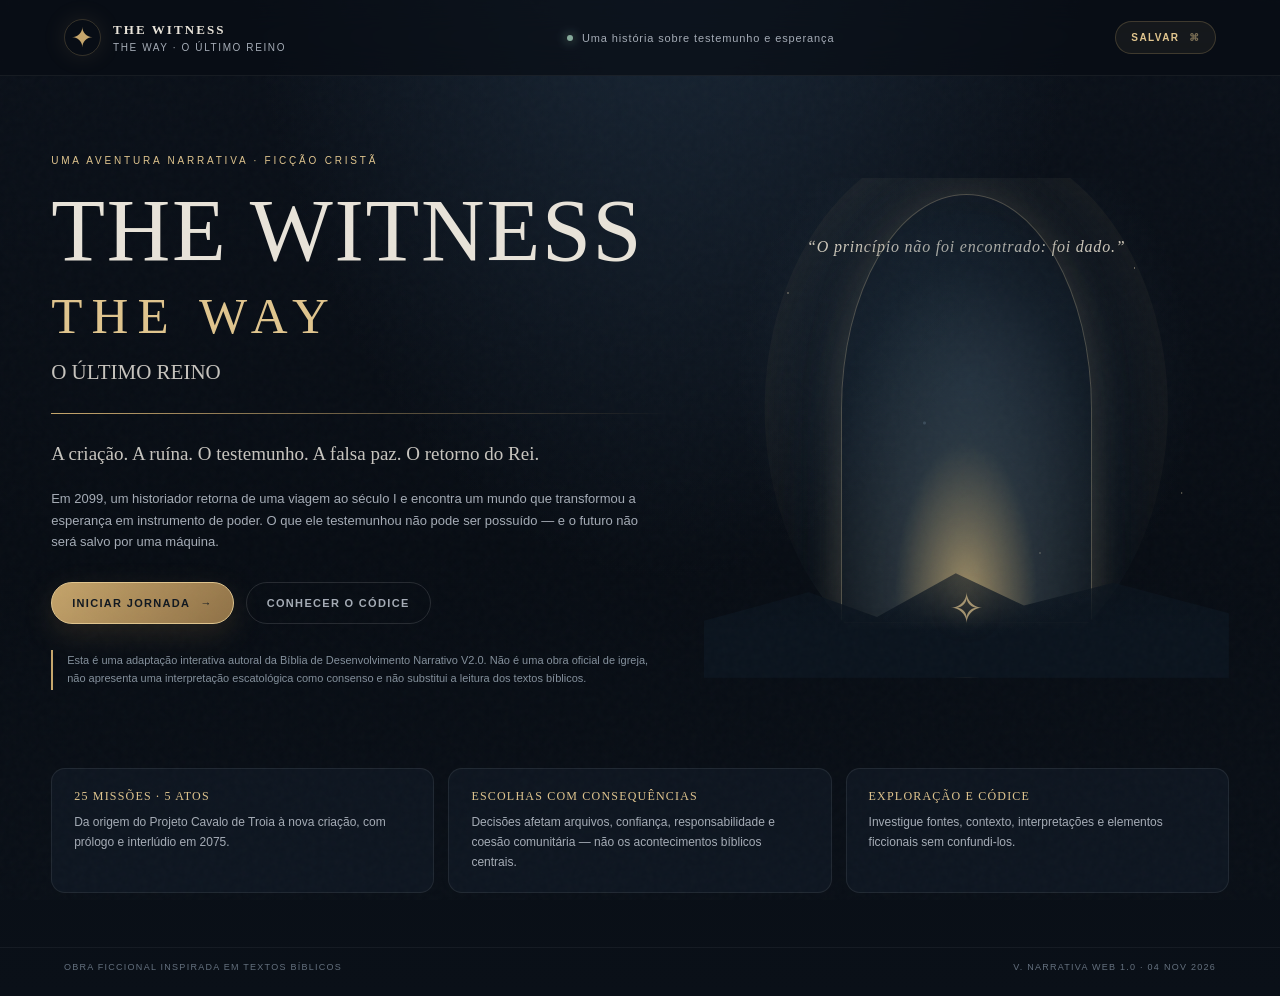
==== index.html @ 5a758380 "Add files via upload" ====
<!doctype html>
<html lang="pt-BR">
<head>
  <meta charset="utf-8">
  <meta name="viewport" content="width=device-width, initial-scale=1">
  <meta name="theme-color" content="#0b1018">
  <meta name="description" content="THE WITNESS: THE WAY — O ÚLTIMO REINO. Aventura narrativa interativa baseada na Bíblia de Desenvolvimento Narrativo 2.0.">
  <title>THE WITNESS: THE WAY — O ÚLTIMO REINO</title>
  <link rel="stylesheet" href="styles.css">
</head>
<body>
  <div class="grain" aria-hidden="true"></div>
  <header class="topbar">
    <button class="brand" id="brandHome" aria-label="Ir ao início">
      <span class="brand-mark">✦</span>
      <span><strong>THE WITNESS</strong><small>THE WAY · O ÚLTIMO REINO</small></span>
    </button>
    <div class="top-status" id="topStatus"><span class="status-dot"></span><span>Uma história sobre testemunho e esperança</span></div>
    <button class="quiet-button" id="saveButton" title="Salvar progresso">SALVAR <span>⌘</span></button>
  </header>

  <main id="app" class="app-shell" aria-live="polite"></main>

  <footer class="footer">
    <span>OBRA FICCIONAL INSPIRADA EM TEXTOS BÍBLICOS</span>
    <span>V. NARRATIVA WEB 1.0 · 04 NOV 2026</span>
  </footer>
  <script src="campaign-data.js"></script>
  <script src="app.js"></script>
</body>
</html>
---- styles.css ----
:root{--bg:#080d14;--panel:#101925;--panel2:#151f2c;--panel3:#1b2938;--ink:#e8e3d9;--muted:#a5acb6;--faint:#6c7783;--gold:#c6a66c;--gold2:#e0c58e;--line:rgba(198,166,108,.24);--blue:#8fa9c0;--green:#86aa9b;--red:#c88d83;--shadow:0 24px 70px rgba(0,0,0,.36);--radius:18px;--serif:'Source Serif 4',Georgia,serif;--sans:'DM Sans',Arial,sans-serif;--display:'Cinzel',Georgia,serif}
*{box-sizing:border-box}html{scroll-behavior:smooth}body{margin:0;background:radial-gradient(ellipse at 52% -20%,#1c2b3b 0,transparent 46%),linear-gradient(180deg,#0b111a 0,#080d14 55%,#0a1018 100%);color:var(--ink);font-family:var(--sans);min-height:100vh}body.reduce-motion *,body.reduce-motion *:before,body.reduce-motion *:after{animation:none!important;transition:none!important;scroll-behavior:auto!important}.grain{position:fixed;inset:0;pointer-events:none;opacity:.05;z-index:5;background-image:url("data:image/svg+xml,%3Csvg viewBox='0 0 180 180' xmlns='http://www.w3.org/2000/svg'%3E%3Cfilter id='n'%3E%3CfeTurbulence type='fractalNoise' baseFrequency='.8' numOctaves='3' stitchTiles='stitch'/%3E%3C/filter%3E%3Crect width='100%25' height='100%25' filter='url(%23n)' opacity='.45'/%3E%3C/svg%3E")}.topbar{height:76px;padding:0 clamp(18px,5vw,70px);display:flex;align-items:center;justify-content:space-between;border-bottom:1px solid rgba(255,255,255,.06);background:rgba(8,13,20,.68);backdrop-filter:blur(16px);position:sticky;top:0;z-index:10}.brand{display:flex;align-items:center;gap:12px;color:var(--ink);background:none;border:0;padding:0;text-align:left;cursor:pointer}.brand-mark{font-size:27px;color:var(--gold);width:37px;height:37px;display:grid;place-items:center;border:1px solid var(--line);border-radius:50%;box-shadow:0 0 24px rgba(198,166,108,.12)}.brand strong{font:600 13px var(--display);letter-spacing:.16em;display:block}.brand small{font:10px var(--sans);letter-spacing:.16em;color:var(--muted);display:block;margin-top:4px}.top-status{font-size:11px;letter-spacing:.08em;color:var(--muted);display:flex;align-items:center;gap:9px}.status-dot{width:6px;height:6px;background:var(--green);border-radius:50%;box-shadow:0 0 12px var(--green)}.quiet-button{border:1px solid var(--line);color:var(--gold2);background:rgba(198,166,108,.07);border-radius:99px;padding:10px 15px;font-size:10px;font-weight:700;letter-spacing:.14em;cursor:pointer}.quiet-button span{opacity:.5;margin-left:5px}.app-shell{max-width:1440px;margin:0 auto;min-height:calc(100vh - 126px);padding:34px clamp(16px,4vw,58px) 54px}.footer{max-width:1440px;padding:14px clamp(18px,5vw,70px) 24px;margin:auto;display:flex;justify-content:space-between;gap:12px;color:#64707e;font-size:9px;letter-spacing:.14em;border-top:1px solid rgba(255,255,255,.05)}
/* shared */
.eyebrow{color:var(--gold);font-size:10px;letter-spacing:.22em;text-transform:uppercase;font-weight:700}.display-title{font:500 clamp(32px,5.6vw,66px)/1.07 var(--display);letter-spacing:.035em;margin:15px 0 12px}.subtitle{font:400 clamp(16px,2vw,21px)/1.5 var(--serif);color:#c7c4be;margin:0}.muted{color:var(--muted)}.gold{color:var(--gold2)}.rule{height:1px;background:linear-gradient(90deg,var(--gold),rgba(198,166,108,0));margin:24px 0}.panel{background:linear-gradient(145deg,rgba(22,33,47,.94),rgba(13,21,31,.94));border:1px solid rgba(255,255,255,.08);border-radius:var(--radius);box-shadow:var(--shadow)}.panel-pad{padding:clamp(20px,3vw,34px)}.btn{border:1px solid var(--line);border-radius:99px;padding:14px 20px;display:inline-flex;align-items:center;justify-content:center;gap:10px;cursor:pointer;color:var(--ink);background:rgba(198,166,108,.09);font:700 11px var(--sans);letter-spacing:.12em;text-transform:uppercase;transition:.2s}.btn:hover{transform:translateY(-2px);border-color:var(--gold);background:rgba(198,166,108,.16)}.btn.primary{background:linear-gradient(135deg,#c5a46b,#8f7146);color:#111820;border-color:#e0c58e;box-shadow:0 10px 30px rgba(171,133,72,.18)}.btn.primary:hover{background:linear-gradient(135deg,#e0c58e,#b18c56)}.btn.ghost{background:transparent;border-color:rgba(255,255,255,.12);color:var(--muted)}.btn.small{padding:10px 14px;font-size:9px}.btn:focus-visible,button:focus-visible{outline:2px solid var(--gold2);outline-offset:3px}.pill{display:inline-flex;align-items:center;border:1px solid var(--line);border-radius:99px;padding:6px 10px;color:var(--gold2);font-size:9px;letter-spacing:.12em;text-transform:uppercase}.meta{display:flex;gap:9px;flex-wrap:wrap;align-items:center}.section-heading{font:500 24px var(--display);letter-spacing:.04em;margin:0 0 14px}.body-copy{font:16px/1.8 var(--serif);color:#d6d1c8}.body-copy p{margin:0 0 14px}.small-copy{font:13px/1.65 var(--sans);color:var(--muted)}.divider{height:1px;background:rgba(255,255,255,.08);margin:22px 0}.tagline{color:#8e99a5;font-size:10px;letter-spacing:.16em;text-transform:uppercase}.starfield{position:relative;overflow:hidden}.starfield:before,.starfield:after{content:"";position:absolute;inset:0;pointer-events:none}.starfield:before{background-image:radial-gradient(1px 1px at 16% 23%,rgba(239,222,185,.7) 50%,transparent 100%),radial-gradient(1px 1px at 82% 18%,rgba(239,222,185,.6) 50%,transparent 100%),radial-gradient(1px 1px at 64% 75%,rgba(239,222,185,.5) 50%,transparent 100%),radial-gradient(2px 2px at 42% 49%,rgba(143,169,192,.42) 50%,transparent 100%),radial-gradient(1px 1px at 91% 63%,rgba(239,222,185,.5) 50%,transparent 100%);opacity:.7}.starfield:after{background:radial-gradient(ellipse at 50% 40%,rgba(60,88,111,.28),transparent 62%)}
/* menu */
.hero{display:grid;grid-template-columns:1.08fr .92fr;gap:36px;min-height:570px;align-items:center}.hero-copy{padding:45px 0}.hero-kicker{color:var(--gold2);font-size:10px;letter-spacing:.28em;text-transform:uppercase}.hero-title{font:500 clamp(42px,7vw,88px)/.98 var(--display);letter-spacing:.02em;margin:22px 0 16px}.hero-title span{display:block;color:var(--gold2);font-size:.58em;letter-spacing:.18em;margin-top:17px}.hero-text{font:19px/1.65 var(--serif);color:#c8c5bf;max-width:660px}.hero-actions{display:flex;gap:12px;flex-wrap:wrap;margin-top:30px}.hero-art{height:500px;position:relative;display:grid;place-items:center}.portal{width:min(82%,420px);aspect-ratio: .78;border-radius:50% 50% 4px 4px;background:radial-gradient(ellipse at 50% 85%,rgba(225,195,133,.72) 0,rgba(125,149,157,.24) 24%,rgba(22,38,52,.2) 51%,transparent 67%);border:1px solid rgba(214,185,132,.35);box-shadow:0 0 90px rgba(137,161,174,.15),inset 0 0 80px rgba(225,195,133,.1);position:absolute;bottom:0;clip-path:ellipse(48% 50% at 50% 50%)}.portal:before{content:"";position:absolute;inset:10% 20%;border:1px solid rgba(231,208,163,.3);border-radius:50% 50% 0 0;box-shadow:0 0 40px rgba(198,166,108,.2)}.horizon{position:absolute;bottom:0;width:100%;height:38%;background:linear-gradient(180deg,transparent,#0b141e 75%);clip-path:polygon(0 70%,20% 55%,33% 68%,48% 45%,61% 62%,78% 50%,100% 66%,100% 100%,0 100%)}.hero-quote{position:absolute;top:12%;width:100%;text-align:center;font:italic 16px var(--serif);color:#d8d1c3;letter-spacing:.05em}.hero-ornament{position:absolute;bottom:9%;font-size:42px;color:rgba(224,197,142,.7);text-shadow:0 0 30px rgba(224,197,142,.4)}.menu-bottom{display:grid;grid-template-columns:repeat(3,1fr);gap:14px;margin:22px 0 0}.feature-card{padding:20px 22px;border:1px solid rgba(255,255,255,.08);border-radius:14px;background:rgba(17,27,39,.65)}.feature-card b{display:block;color:var(--gold2);font:500 12px var(--display);letter-spacing:.1em;margin-bottom:8px}.feature-card span{font-size:12px;line-height:1.6;color:var(--muted)}.disclaimer{font-size:11px;color:#84909c;line-height:1.6;border-left:2px solid var(--gold);padding:2px 0 2px 14px;margin-top:26px;max-width:760px}
/* game nav & layout */
.game-nav{display:flex;gap:5px;flex-wrap:wrap;border-bottom:1px solid rgba(255,255,255,.08);padding-bottom:14px;margin-bottom:24px}.nav-tab{border:0;background:transparent;color:#84909b;padding:10px 13px;border-radius:99px;font-size:10px;font-weight:700;letter-spacing:.12em;cursor:pointer}.nav-tab.active{color:var(--gold2);background:rgba(198,166,108,.12)}.game-layout{display:grid;grid-template-columns:minmax(0,1fr) 300px;gap:22px;align-items:start}.main-column{min-width:0}.side-column{position:sticky;top:98px;display:grid;gap:14px}.progress-card{padding:18px 20px}.progress-top{display:flex;justify-content:space-between;gap:12px;font-size:10px;letter-spacing:.12em;color:var(--muted);text-transform:uppercase}.progress-track{height:4px;border-radius:99px;background:#273442;margin-top:13px;overflow:hidden}.progress-fill{height:100%;background:linear-gradient(90deg,#8e714b,#e2c88f);box-shadow:0 0 10px rgba(224,197,142,.3);transition:width .35s}.mission-card{padding:clamp(22px,3.4vw,38px);position:relative;overflow:hidden}.mission-card:after{content:"";position:absolute;right:-80px;top:-120px;width:310px;height:310px;border-radius:50%;border:1px solid rgba(198,166,108,.1);box-shadow:0 0 0 32px rgba(198,166,108,.02),0 0 0 72px rgba(198,166,108,.018);pointer-events:none}.mission-title{font:500 clamp(27px,4vw,43px)/1.12 var(--display);margin:11px 0 11px}.mission-opening{font:17px/1.8 var(--serif);color:#d3d0ca;white-space:pre-line;max-width:900px}.objective{padding:13px 16px;border-left:2px solid var(--gold);background:rgba(198,166,108,.055);font-size:12px;line-height:1.65;color:#c1c3c4;margin-top:22px}.stage-card{margin-top:16px;padding:clamp(20px,3vw,30px)}.stage-label{display:flex;align-items:center;gap:9px;color:var(--gold);font-size:10px;text-transform:uppercase;letter-spacing:.18em}.stage-number{width:27px;height:27px;border:1px solid var(--line);border-radius:50%;display:grid;place-items:center;font:12px var(--display)}.stage-title{font:500 23px var(--display);margin:13px 0}.stage-narrative{font:16px/1.8 var(--serif);color:#d6d2ca;white-space:pre-line}.choice-prompt{margin:24px 0 12px;color:var(--gold2);font-size:11px;font-weight:700;letter-spacing:.08em}.choice-list{display:grid;gap:10px}.choice-button{width:100%;display:block;text-align:left;padding:17px 18px;border:1px solid rgba(255,255,255,.1);background:rgba(255,255,255,.025);border-radius:12px;color:var(--ink);cursor:pointer;transition:.2s}.choice-button:hover{border-color:var(--gold);background:rgba(198,166,108,.08);transform:translateY(-1px)}.choice-button strong{display:block;font-size:13px;margin-bottom:6px}.choice-button span{font-size:12px;line-height:1.6;color:var(--muted)}.result-box{margin-top:17px;padding:18px;border:1px solid rgba(134,170,155,.25);background:rgba(134,170,155,.07);border-radius:12px}.result-title{color:var(--green);font-size:10px;letter-spacing:.16em;text-transform:uppercase;font-weight:700}.result-text{font:15px/1.7 var(--serif);color:#d6dfd9;margin:8px 0 15px}.sidebar-label{font-size:9px;color:var(--gold);letter-spacing:.19em;text-transform:uppercase;margin-bottom:11px}.side-stat{display:flex;justify-content:space-between;align-items:center;padding:9px 0;border-top:1px solid rgba(255,255,255,.06);gap:10px}.side-stat:first-of-type{border-top:0}.side-stat span:first-child{font-size:11px;color:#aab3bc}.side-stat span:last-child{font-size:10px;color:var(--gold2);text-align:right}.side-note{font:13px/1.65 var(--serif);color:#aeb7bf}.mission-list{display:grid;gap:7px;max-height:420px;overflow:auto;padding-right:4px}.mission-link{display:flex;align-items:center;gap:10px;text-align:left;padding:10px;border-radius:9px;background:transparent;border:1px solid transparent;color:#87929e;cursor:default}.mission-link.done{color:#c8d4cc}.mission-link.current{background:rgba(198,166,108,.09);border-color:var(--line);color:var(--gold2)}.mission-link .num{font:11px var(--display);width:24px;height:24px;border:1px solid rgba(255,255,255,.1);border-radius:50%;display:grid;place-items:center;flex-shrink:0}.mission-link b{font-size:10px;font-weight:600}.side-actions{display:flex;gap:7px;flex-wrap:wrap}
/* prelude / interstitial */
.cinematic{max-width:950px;margin:20px auto 45px;text-align:center;min-height:610px;display:flex;flex-direction:column;justify-content:center;align-items:center;padding:36px 24px;position:relative}.cinematic .cinema-sigil{font-size:36px;color:var(--gold2);text-shadow:0 0 40px rgba(224,197,142,.3);margin-bottom:25px}.cinema-title{font:500 clamp(29px,5vw,52px)/1.18 var(--display);max-width:800px;margin:13px 0}.cinema-page{font:18px/1.95 var(--serif);color:#d4d0c8;max-width:790px;margin:13px auto;animation:fadeIn .5s ease}.cinema-footer{display:flex;align-items:center;justify-content:center;gap:13px;margin-top:28px}.cinema-count{color:var(--muted);font-size:10px;letter-spacing:.15em}.completion-card{max-width:800px;margin:60px auto;text-align:center;padding:clamp(28px,5vw,54px)}.completion-icon{color:var(--gold2);font-size:37px}.completion-title{font:500 clamp(29px,4.5vw,47px) var(--display);margin:17px 0}.completion-body{font:17px/1.8 var(--serif);color:#c7c7c1;max-width:650px;margin:0 auto 25px}
/* codex, journal, people, map, settings */
.content-page{max-width:1100px;margin:0 auto}.page-head{margin:10px 0 27px}.page-title{font:500 clamp(28px,4vw,45px) var(--display);margin:8px 0}.codex-grid{display:grid;grid-template-columns:260px 1fr;gap:18px}.codex-list{padding:12px;display:grid;gap:5px;align-content:start}.codex-entry{background:transparent;border:1px solid transparent;color:#9da8b2;padding:13px;text-align:left;border-radius:10px;cursor:pointer;font-size:12px}.codex-entry.active{border-color:var(--line);background:rgba(198,166,108,.08);color:var(--gold2)}.codex-entry.locked{opacity:.4;cursor:not-allowed}.codex-content{padding:clamp(20px,3vw,34px)}.codex-tabs{display:flex;gap:7px;flex-wrap:wrap;margin:17px 0 23px}.codex-tab{border:1px solid rgba(255,255,255,.1);background:transparent;color:#909aa4;border-radius:99px;padding:9px 13px;font-size:9px;letter-spacing:.12em;text-transform:uppercase;cursor:pointer}.codex-tab.active{background:rgba(198,166,108,.12);border-color:var(--line);color:var(--gold2)}.codex-text{font:17px/1.85 var(--serif);color:#d6d2ca}.ref-line{font-size:10px;letter-spacing:.08em;color:var(--gold);margin-top:22px}.journal-list{display:grid;gap:12px}.journal-item{padding:18px 20px;border-left:2px solid var(--gold);background:rgba(255,255,255,.025);border-radius:0 12px 12px 0}.journal-item strong{font-size:12px;color:var(--gold2)}.journal-item p{margin:7px 0 0;font:14px/1.7 var(--serif);color:#c7c7c1}.people-grid{display:grid;grid-template-columns:repeat(2,1fr);gap:13px}.person-card{padding:22px}.person-card h3{font:500 17px var(--display);margin:0 0 6px;color:var(--gold2)}.person-card .person-role{font-size:11px;color:#c0c5cb;margin-bottom:12px}.person-card p{font:14px/1.65 var(--serif);color:#b9c0c6;margin:0 0 8px}.map-list{display:grid;grid-template-columns:repeat(2,1fr);gap:10px}.map-item{padding:15px 17px;display:flex;gap:13px;align-items:center}.map-num{color:var(--gold);font:17px var(--display)}.map-item b{display:block;font-size:12px}.map-item small{color:var(--muted);font-size:10px}.map-item.completed{opacity:.65}.settings-grid{display:grid;grid-template-columns:1fr 1fr;gap:14px}.setting-card{padding:22px}.setting-card h3{font:500 15px var(--display);margin:0 0 8px;color:var(--gold2)}.setting-card p{font-size:12px;line-height:1.6;color:var(--muted)}.file-label{display:inline-flex;align-items:center;gap:8px;padding:12px 15px;border:1px solid var(--line);border-radius:99px;color:var(--gold2);font-size:10px;cursor:pointer}.file-label input{display:none}.ending-outcome{font:italic 18px/1.75 var(--serif);color:#ddd4c3;border-left:2px solid var(--gold);padding:5px 0 5px 20px;text-align:left;margin:23px 0}.end-credits{font-size:10px;letter-spacing:.15em;color:#82909d;text-transform:uppercase;margin-top:38px}
@keyframes fadeIn{from{opacity:0;transform:translateY(8px)}to{opacity:1;transform:translateY(0)}}
@media(max-width:950px){.hero{grid-template-columns:1fr;gap:0}.hero-copy{padding:35px 0 0}.hero-art{height:340px}.portal{width:310px}.game-layout{grid-template-columns:1fr}.side-column{position:static;grid-template-columns:1fr 1fr}.side-column .mission-overview{grid-column:1/-1}.mission-list{max-height:210px}.codex-grid{grid-template-columns:1fr}.codex-list{display:flex;overflow:auto}.codex-entry{white-space:nowrap}.top-status{display:none}}
@media(max-width:620px){.topbar{height:64px;padding:0 15px}.brand strong{font-size:11px}.brand small{font-size:8px}.quiet-button{padding:9px 11px;font-size:9px}.app-shell{padding:22px 14px 38px}.footer{font-size:8px;flex-direction:column}.hero{min-height:unset}.hero-copy{padding-top:20px}.hero-title{font-size:49px}.hero-text{font-size:16px}.hero-art{height:270px}.portal{width:240px}.menu-bottom{grid-template-columns:1fr}.game-nav{gap:2px}.nav-tab{font-size:9px;padding:9px 10px}.side-column{grid-template-columns:1fr}.side-column .mission-overview{grid-column:auto}.mission-opening,.stage-narrative{font-size:15px}.people-grid,.map-list,.settings-grid{grid-template-columns:1fr}.cinematic{min-height:550px;padding:28px 8px}.cinema-page{font-size:16px}.cinema-footer{flex-wrap:wrap}.progress-card{padding:15px}.mission-card{padding:22px 18px}.stage-card{padding:20px 17px}.meta{gap:6px}.pill{font-size:8px}.display-title{font-size:34px}}
.toast{position:fixed;bottom:25px;left:50%;transform:translate(-50%,20px);opacity:0;pointer-events:none;z-index:30;background:#e1c48c;color:#101820;padding:12px 18px;border-radius:99px;font-size:11px;font-weight:700;box-shadow:0 12px 35px rgba(0,0,0,.4);transition:.25s}.toast.show{opacity:1;transform:translate(-50%,0)}body.high-contrast{--ink:#fff;--muted:#c6ccd3;--line:rgba(224,197,142,.5)}body.high-contrast .small-copy,body.high-contrast .stage-narrative,body.high-contrast .mission-opening,body.high-contrast .codex-text{color:#f2f2f2}body.high-contrast .panel{border-color:rgba(255,255,255,.22)}
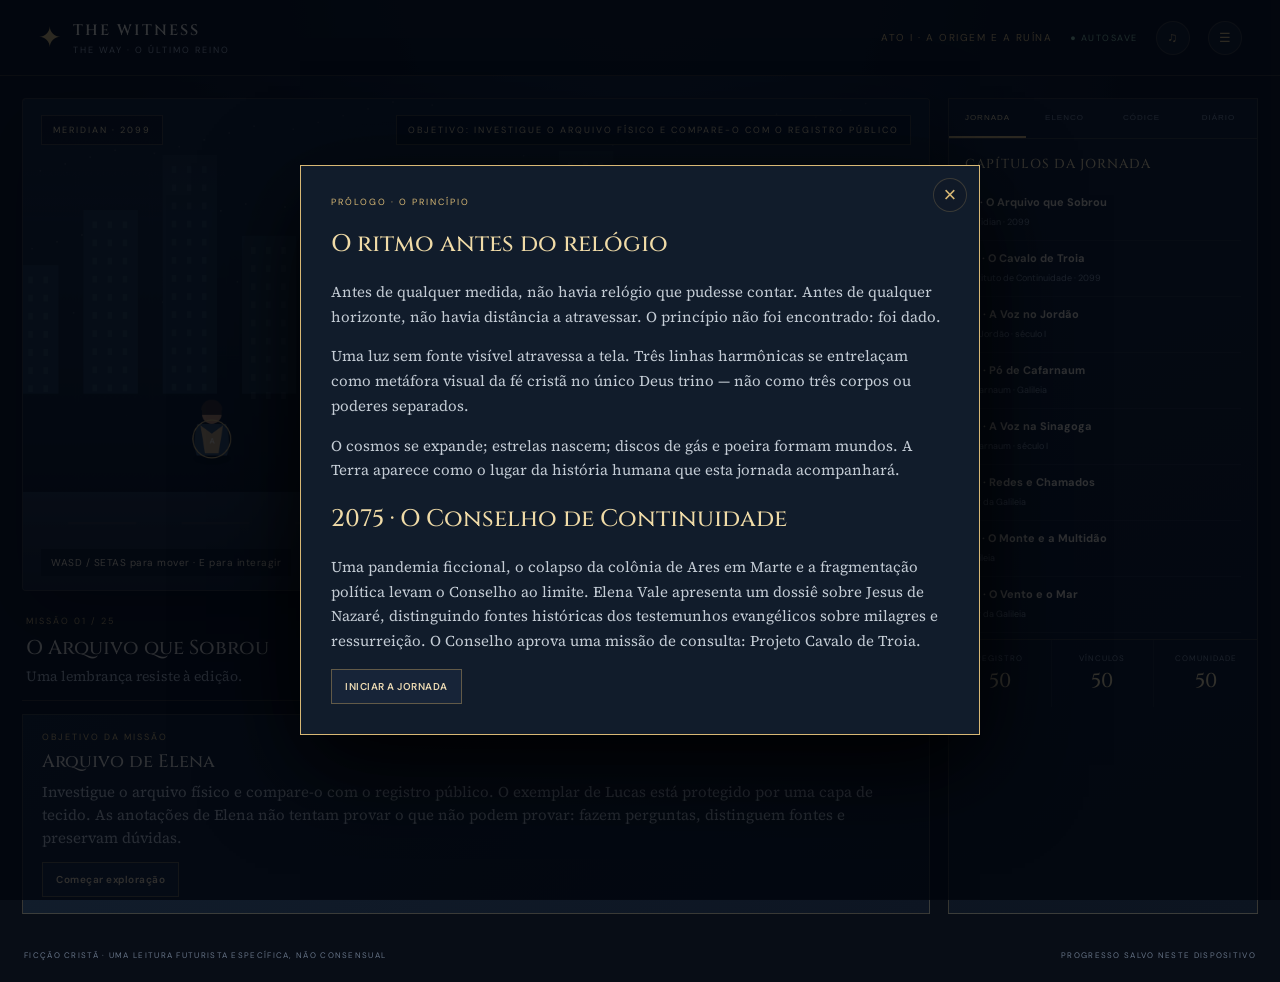
==== commit 35bab7e2: "Add files via upload" ====
--- a/index.html
+++ b/index.html
@@ -1,31 +1,20 @@
 <!doctype html>
 <html lang="pt-BR">
 <head>
-  <meta charset="utf-8">
-  <meta name="viewport" content="width=device-width, initial-scale=1">
-  <meta name="theme-color" content="#0b1018">
-  <meta name="description" content="THE WITNESS: THE WAY — O ÚLTIMO REINO. Aventura narrativa interativa baseada na Bíblia de Desenvolvimento Narrativo 2.0.">
-  <title>THE WITNESS: THE WAY — O ÚLTIMO REINO</title>
-  <link rel="stylesheet" href="styles.css">
+<meta charset="utf-8"><meta name="viewport" content="width=device-width,initial-scale=1,viewport-fit=cover">
+<meta name="theme-color" content="#090d16"><meta name="description" content="THE WITNESS: THE WAY — O Último Reino. Uma aventura narrativa cinematográfica de exploração, investigação e escolhas.">
+<title>THE WITNESS: THE WAY — O Último Reino</title><link rel="icon" href="assets/favicon.svg" type="image/svg+xml"><link rel="stylesheet" href="styles.css">
 </head>
 <body>
-  <div class="grain" aria-hidden="true"></div>
-  <header class="topbar">
-    <button class="brand" id="brandHome" aria-label="Ir ao início">
-      <span class="brand-mark">✦</span>
-      <span><strong>THE WITNESS</strong><small>THE WAY · O ÚLTIMO REINO</small></span>
-    </button>
-    <div class="top-status" id="topStatus"><span class="status-dot"></span><span>Uma história sobre testemunho e esperança</span></div>
-    <button class="quiet-button" id="saveButton" title="Salvar progresso">SALVAR <span>⌘</span></button>
-  </header>
-
-  <main id="app" class="app-shell" aria-live="polite"></main>
-
-  <footer class="footer">
-    <span>OBRA FICCIONAL INSPIRADA EM TEXTOS BÍBLICOS</span>
-    <span>V. NARRATIVA WEB 1.0 · 04 NOV 2026</span>
-  </footer>
-  <script src="campaign-data.js"></script>
-  <script src="app.js"></script>
-</body>
-</html>
+<div id="boot" class="boot"><div class="sigil">✦</div><p>UMA HISTÓRIA SOBRE VERDADE, MEMÓRIA E ESPERANÇA</p><h1>THE WITNESS</h1><span>THE WAY · O ÚLTIMO REINO</span><div class="load"><i></i></div></div>
+<div id="app" class="app hidden">
+<header class="topbar"><div class="brand"><span class="brand-mark">✦</span><div><b>THE WITNESS</b><small>THE WAY · O ÚLTIMO REINO</small></div></div><div class="top-meta"><span id="actLabel">PRÓLOGO · O PRINCÍPIO</span><span class="save-state" id="saveState">● AUTOSAVE</span><button class="icon-btn" id="soundBtn" title="Som">♫</button><button class="icon-btn" id="menuBtn" title="Menu">☰</button></div></header>
+<main class="layout"><section class="game-column"><div class="scene-wrap"><canvas id="scene" width="1200" height="650" aria-label="Cena interativa do jogo"></canvas><div class="scene-vignette"></div><div class="scene-hud"><span id="locationTag">MERIDIAN · 2099</span><span id="objectiveTag">OBJETIVO: INVESTIGAR</span></div><div class="controls-hint" id="controlsHint">WASD / SETAS para mover · E para interagir</div><div class="touch-controls" id="touchControls"><button data-dir="up">▲</button><div><button data-dir="left">◀</button><button data-dir="down">▼</button><button data-dir="right">▶</button></div></div><button class="interact-fab" id="interactBtn">INTERAGIR <kbd>E</kbd></button></div>
+<div class="mission-strip"><div><small id="missionCounter">MISSÃO 01 / 25</small><h2 id="missionTitle">O Arquivo que Sobrou</h2><p id="missionDesc">Uma lembrança resiste à edição.</p></div><div class="progress-box"><div class="progress-label"><span>PROGRESSO</span><b id="progressText">0%</b></div><div class="progress-track"><i id="progressBar"></i></div><small id="phaseText">ATO I · A ORIGEM E A RUÍNA</small></div></div>
+<div class="interaction-panel" id="interactionPanel"><div class="panel-kicker" id="panelKicker">REGISTRO ENCONTRADO</div><h3 id="panelTitle">O arquivo físico</h3><p id="panelText">Aproxime-se de um ponto de interesse e pressione E.</p><div class="panel-actions" id="panelActions"></div></div>
+</section>
+<aside class="sidebar"><div class="side-tabs"><button class="tab active" data-tab="journey">JORNADA</button><button class="tab" data-tab="people">ELENCO</button><button class="tab" data-tab="codex">CÓDICE</button><button class="tab" data-tab="journal">DIÁRIO</button></div><div class="side-content" id="sideContent"></div><div class="stats"><div><span>REGISTRO</span><b id="statRecord">50</b></div><div><span>VÍNCULOS</span><b id="statBonds">50</b></div><div><span>COMUNIDADE</span><b id="statCommunity">50</b></div></div></aside></main>
+<footer class="footer"><span>FICÇÃO CRISTÃ · UMA LEITURA FUTURISTA ESPECÍFICA, NÃO CONSENSUAL</span><span>PROGRESSO SALVO NESTE DISPOSITIVO</span></footer>
+<div class="modal hidden" id="modal"><div class="modal-card"><button class="close" id="closeModal">×</button><div id="modalBody"></div></div></div>
+</div><script src="campaign.js"></script><script src="game.js"></script>
+</body></html>
--- a/styles.css
+++ b/styles.css
@@ -1,16 +1,4 @@
-:root{--bg:#080d14;--panel:#101925;--panel2:#151f2c;--panel3:#1b2938;--ink:#e8e3d9;--muted:#a5acb6;--faint:#6c7783;--gold:#c6a66c;--gold2:#e0c58e;--line:rgba(198,166,108,.24);--blue:#8fa9c0;--green:#86aa9b;--red:#c88d83;--shadow:0 24px 70px rgba(0,0,0,.36);--radius:18px;--serif:'Source Serif 4',Georgia,serif;--sans:'DM Sans',Arial,sans-serif;--display:'Cinzel',Georgia,serif}
-*{box-sizing:border-box}html{scroll-behavior:smooth}body{margin:0;background:radial-gradient(ellipse at 52% -20%,#1c2b3b 0,transparent 46%),linear-gradient(180deg,#0b111a 0,#080d14 55%,#0a1018 100%);color:var(--ink);font-family:var(--sans);min-height:100vh}body.reduce-motion *,body.reduce-motion *:before,body.reduce-motion *:after{animation:none!important;transition:none!important;scroll-behavior:auto!important}.grain{position:fixed;inset:0;pointer-events:none;opacity:.05;z-index:5;background-image:url("data:image/svg+xml,%3Csvg viewBox='0 0 180 180' xmlns='http://www.w3.org/2000/svg'%3E%3Cfilter id='n'%3E%3CfeTurbulence type='fractalNoise' baseFrequency='.8' numOctaves='3' stitchTiles='stitch'/%3E%3C/filter%3E%3Crect width='100%25' height='100%25' filter='url(%23n)' opacity='.45'/%3E%3C/svg%3E")}.topbar{height:76px;padding:0 clamp(18px,5vw,70px);display:flex;align-items:center;justify-content:space-between;border-bottom:1px solid rgba(255,255,255,.06);background:rgba(8,13,20,.68);backdrop-filter:blur(16px);position:sticky;top:0;z-index:10}.brand{display:flex;align-items:center;gap:12px;color:var(--ink);background:none;border:0;padding:0;text-align:left;cursor:pointer}.brand-mark{font-size:27px;color:var(--gold);width:37px;height:37px;display:grid;place-items:center;border:1px solid var(--line);border-radius:50%;box-shadow:0 0 24px rgba(198,166,108,.12)}.brand strong{font:600 13px var(--display);letter-spacing:.16em;display:block}.brand small{font:10px var(--sans);letter-spacing:.16em;color:var(--muted);display:block;margin-top:4px}.top-status{font-size:11px;letter-spacing:.08em;color:var(--muted);display:flex;align-items:center;gap:9px}.status-dot{width:6px;height:6px;background:var(--green);border-radius:50%;box-shadow:0 0 12px var(--green)}.quiet-button{border:1px solid var(--line);color:var(--gold2);background:rgba(198,166,108,.07);border-radius:99px;padding:10px 15px;font-size:10px;font-weight:700;letter-spacing:.14em;cursor:pointer}.quiet-button span{opacity:.5;margin-left:5px}.app-shell{max-width:1440px;margin:0 auto;min-height:calc(100vh - 126px);padding:34px clamp(16px,4vw,58px) 54px}.footer{max-width:1440px;padding:14px clamp(18px,5vw,70px) 24px;margin:auto;display:flex;justify-content:space-between;gap:12px;color:#64707e;font-size:9px;letter-spacing:.14em;border-top:1px solid rgba(255,255,255,.05)}
-/* shared */
-.eyebrow{color:var(--gold);font-size:10px;letter-spacing:.22em;text-transform:uppercase;font-weight:700}.display-title{font:500 clamp(32px,5.6vw,66px)/1.07 var(--display);letter-spacing:.035em;margin:15px 0 12px}.subtitle{font:400 clamp(16px,2vw,21px)/1.5 var(--serif);color:#c7c4be;margin:0}.muted{color:var(--muted)}.gold{color:var(--gold2)}.rule{height:1px;background:linear-gradient(90deg,var(--gold),rgba(198,166,108,0));margin:24px 0}.panel{background:linear-gradient(145deg,rgba(22,33,47,.94),rgba(13,21,31,.94));border:1px solid rgba(255,255,255,.08);border-radius:var(--radius);box-shadow:var(--shadow)}.panel-pad{padding:clamp(20px,3vw,34px)}.btn{border:1px solid var(--line);border-radius:99px;padding:14px 20px;display:inline-flex;align-items:center;justify-content:center;gap:10px;cursor:pointer;color:var(--ink);background:rgba(198,166,108,.09);font:700 11px var(--sans);letter-spacing:.12em;text-transform:uppercase;transition:.2s}.btn:hover{transform:translateY(-2px);border-color:var(--gold);background:rgba(198,166,108,.16)}.btn.primary{background:linear-gradient(135deg,#c5a46b,#8f7146);color:#111820;border-color:#e0c58e;box-shadow:0 10px 30px rgba(171,133,72,.18)}.btn.primary:hover{background:linear-gradient(135deg,#e0c58e,#b18c56)}.btn.ghost{background:transparent;border-color:rgba(255,255,255,.12);color:var(--muted)}.btn.small{padding:10px 14px;font-size:9px}.btn:focus-visible,button:focus-visible{outline:2px solid var(--gold2);outline-offset:3px}.pill{display:inline-flex;align-items:center;border:1px solid var(--line);border-radius:99px;padding:6px 10px;color:var(--gold2);font-size:9px;letter-spacing:.12em;text-transform:uppercase}.meta{display:flex;gap:9px;flex-wrap:wrap;align-items:center}.section-heading{font:500 24px var(--display);letter-spacing:.04em;margin:0 0 14px}.body-copy{font:16px/1.8 var(--serif);color:#d6d1c8}.body-copy p{margin:0 0 14px}.small-copy{font:13px/1.65 var(--sans);color:var(--muted)}.divider{height:1px;background:rgba(255,255,255,.08);margin:22px 0}.tagline{color:#8e99a5;font-size:10px;letter-spacing:.16em;text-transform:uppercase}.starfield{position:relative;overflow:hidden}.starfield:before,.starfield:after{content:"";position:absolute;inset:0;pointer-events:none}.starfield:before{background-image:radial-gradient(1px 1px at 16% 23%,rgba(239,222,185,.7) 50%,transparent 100%),radial-gradient(1px 1px at 82% 18%,rgba(239,222,185,.6) 50%,transparent 100%),radial-gradient(1px 1px at 64% 75%,rgba(239,222,185,.5) 50%,transparent 100%),radial-gradient(2px 2px at 42% 49%,rgba(143,169,192,.42) 50%,transparent 100%),radial-gradient(1px 1px at 91% 63%,rgba(239,222,185,.5) 50%,transparent 100%);opacity:.7}.starfield:after{background:radial-gradient(ellipse at 50% 40%,rgba(60,88,111,.28),transparent 62%)}
-/* menu */
-.hero{display:grid;grid-template-columns:1.08fr .92fr;gap:36px;min-height:570px;align-items:center}.hero-copy{padding:45px 0}.hero-kicker{color:var(--gold2);font-size:10px;letter-spacing:.28em;text-transform:uppercase}.hero-title{font:500 clamp(42px,7vw,88px)/.98 var(--display);letter-spacing:.02em;margin:22px 0 16px}.hero-title span{display:block;color:var(--gold2);font-size:.58em;letter-spacing:.18em;margin-top:17px}.hero-text{font:19px/1.65 var(--serif);color:#c8c5bf;max-width:660px}.hero-actions{display:flex;gap:12px;flex-wrap:wrap;margin-top:30px}.hero-art{height:500px;position:relative;display:grid;place-items:center}.portal{width:min(82%,420px);aspect-ratio: .78;border-radius:50% 50% 4px 4px;background:radial-gradient(ellipse at 50% 85%,rgba(225,195,133,.72) 0,rgba(125,149,157,.24) 24%,rgba(22,38,52,.2) 51%,transparent 67%);border:1px solid rgba(214,185,132,.35);box-shadow:0 0 90px rgba(137,161,174,.15),inset 0 0 80px rgba(225,195,133,.1);position:absolute;bottom:0;clip-path:ellipse(48% 50% at 50% 50%)}.portal:before{content:"";position:absolute;inset:10% 20%;border:1px solid rgba(231,208,163,.3);border-radius:50% 50% 0 0;box-shadow:0 0 40px rgba(198,166,108,.2)}.horizon{position:absolute;bottom:0;width:100%;height:38%;background:linear-gradient(180deg,transparent,#0b141e 75%);clip-path:polygon(0 70%,20% 55%,33% 68%,48% 45%,61% 62%,78% 50%,100% 66%,100% 100%,0 100%)}.hero-quote{position:absolute;top:12%;width:100%;text-align:center;font:italic 16px var(--serif);color:#d8d1c3;letter-spacing:.05em}.hero-ornament{position:absolute;bottom:9%;font-size:42px;color:rgba(224,197,142,.7);text-shadow:0 0 30px rgba(224,197,142,.4)}.menu-bottom{display:grid;grid-template-columns:repeat(3,1fr);gap:14px;margin:22px 0 0}.feature-card{padding:20px 22px;border:1px solid rgba(255,255,255,.08);border-radius:14px;background:rgba(17,27,39,.65)}.feature-card b{display:block;color:var(--gold2);font:500 12px var(--display);letter-spacing:.1em;margin-bottom:8px}.feature-card span{font-size:12px;line-height:1.6;color:var(--muted)}.disclaimer{font-size:11px;color:#84909c;line-height:1.6;border-left:2px solid var(--gold);padding:2px 0 2px 14px;margin-top:26px;max-width:760px}
-/* game nav & layout */
-.game-nav{display:flex;gap:5px;flex-wrap:wrap;border-bottom:1px solid rgba(255,255,255,.08);padding-bottom:14px;margin-bottom:24px}.nav-tab{border:0;background:transparent;color:#84909b;padding:10px 13px;border-radius:99px;font-size:10px;font-weight:700;letter-spacing:.12em;cursor:pointer}.nav-tab.active{color:var(--gold2);background:rgba(198,166,108,.12)}.game-layout{display:grid;grid-template-columns:minmax(0,1fr) 300px;gap:22px;align-items:start}.main-column{min-width:0}.side-column{position:sticky;top:98px;display:grid;gap:14px}.progress-card{padding:18px 20px}.progress-top{display:flex;justify-content:space-between;gap:12px;font-size:10px;letter-spacing:.12em;color:var(--muted);text-transform:uppercase}.progress-track{height:4px;border-radius:99px;background:#273442;margin-top:13px;overflow:hidden}.progress-fill{height:100%;background:linear-gradient(90deg,#8e714b,#e2c88f);box-shadow:0 0 10px rgba(224,197,142,.3);transition:width .35s}.mission-card{padding:clamp(22px,3.4vw,38px);position:relative;overflow:hidden}.mission-card:after{content:"";position:absolute;right:-80px;top:-120px;width:310px;height:310px;border-radius:50%;border:1px solid rgba(198,166,108,.1);box-shadow:0 0 0 32px rgba(198,166,108,.02),0 0 0 72px rgba(198,166,108,.018);pointer-events:none}.mission-title{font:500 clamp(27px,4vw,43px)/1.12 var(--display);margin:11px 0 11px}.mission-opening{font:17px/1.8 var(--serif);color:#d3d0ca;white-space:pre-line;max-width:900px}.objective{padding:13px 16px;border-left:2px solid var(--gold);background:rgba(198,166,108,.055);font-size:12px;line-height:1.65;color:#c1c3c4;margin-top:22px}.stage-card{margin-top:16px;padding:clamp(20px,3vw,30px)}.stage-label{display:flex;align-items:center;gap:9px;color:var(--gold);font-size:10px;text-transform:uppercase;letter-spacing:.18em}.stage-number{width:27px;height:27px;border:1px solid var(--line);border-radius:50%;display:grid;place-items:center;font:12px var(--display)}.stage-title{font:500 23px var(--display);margin:13px 0}.stage-narrative{font:16px/1.8 var(--serif);color:#d6d2ca;white-space:pre-line}.choice-prompt{margin:24px 0 12px;color:var(--gold2);font-size:11px;font-weight:700;letter-spacing:.08em}.choice-list{display:grid;gap:10px}.choice-button{width:100%;display:block;text-align:left;padding:17px 18px;border:1px solid rgba(255,255,255,.1);background:rgba(255,255,255,.025);border-radius:12px;color:var(--ink);cursor:pointer;transition:.2s}.choice-button:hover{border-color:var(--gold);background:rgba(198,166,108,.08);transform:translateY(-1px)}.choice-button strong{display:block;font-size:13px;margin-bottom:6px}.choice-button span{font-size:12px;line-height:1.6;color:var(--muted)}.result-box{margin-top:17px;padding:18px;border:1px solid rgba(134,170,155,.25);background:rgba(134,170,155,.07);border-radius:12px}.result-title{color:var(--green);font-size:10px;letter-spacing:.16em;text-transform:uppercase;font-weight:700}.result-text{font:15px/1.7 var(--serif);color:#d6dfd9;margin:8px 0 15px}.sidebar-label{font-size:9px;color:var(--gold);letter-spacing:.19em;text-transform:uppercase;margin-bottom:11px}.side-stat{display:flex;justify-content:space-between;align-items:center;padding:9px 0;border-top:1px solid rgba(255,255,255,.06);gap:10px}.side-stat:first-of-type{border-top:0}.side-stat span:first-child{font-size:11px;color:#aab3bc}.side-stat span:last-child{font-size:10px;color:var(--gold2);text-align:right}.side-note{font:13px/1.65 var(--serif);color:#aeb7bf}.mission-list{display:grid;gap:7px;max-height:420px;overflow:auto;padding-right:4px}.mission-link{display:flex;align-items:center;gap:10px;text-align:left;padding:10px;border-radius:9px;background:transparent;border:1px solid transparent;color:#87929e;cursor:default}.mission-link.done{color:#c8d4cc}.mission-link.current{background:rgba(198,166,108,.09);border-color:var(--line);color:var(--gold2)}.mission-link .num{font:11px var(--display);width:24px;height:24px;border:1px solid rgba(255,255,255,.1);border-radius:50%;display:grid;place-items:center;flex-shrink:0}.mission-link b{font-size:10px;font-weight:600}.side-actions{display:flex;gap:7px;flex-wrap:wrap}
-/* prelude / interstitial */
-.cinematic{max-width:950px;margin:20px auto 45px;text-align:center;min-height:610px;display:flex;flex-direction:column;justify-content:center;align-items:center;padding:36px 24px;position:relative}.cinematic .cinema-sigil{font-size:36px;color:var(--gold2);text-shadow:0 0 40px rgba(224,197,142,.3);margin-bottom:25px}.cinema-title{font:500 clamp(29px,5vw,52px)/1.18 var(--display);max-width:800px;margin:13px 0}.cinema-page{font:18px/1.95 var(--serif);color:#d4d0c8;max-width:790px;margin:13px auto;animation:fadeIn .5s ease}.cinema-footer{display:flex;align-items:center;justify-content:center;gap:13px;margin-top:28px}.cinema-count{color:var(--muted);font-size:10px;letter-spacing:.15em}.completion-card{max-width:800px;margin:60px auto;text-align:center;padding:clamp(28px,5vw,54px)}.completion-icon{color:var(--gold2);font-size:37px}.completion-title{font:500 clamp(29px,4.5vw,47px) var(--display);margin:17px 0}.completion-body{font:17px/1.8 var(--serif);color:#c7c7c1;max-width:650px;margin:0 auto 25px}
-/* codex, journal, people, map, settings */
-.content-page{max-width:1100px;margin:0 auto}.page-head{margin:10px 0 27px}.page-title{font:500 clamp(28px,4vw,45px) var(--display);margin:8px 0}.codex-grid{display:grid;grid-template-columns:260px 1fr;gap:18px}.codex-list{padding:12px;display:grid;gap:5px;align-content:start}.codex-entry{background:transparent;border:1px solid transparent;color:#9da8b2;padding:13px;text-align:left;border-radius:10px;cursor:pointer;font-size:12px}.codex-entry.active{border-color:var(--line);background:rgba(198,166,108,.08);color:var(--gold2)}.codex-entry.locked{opacity:.4;cursor:not-allowed}.codex-content{padding:clamp(20px,3vw,34px)}.codex-tabs{display:flex;gap:7px;flex-wrap:wrap;margin:17px 0 23px}.codex-tab{border:1px solid rgba(255,255,255,.1);background:transparent;color:#909aa4;border-radius:99px;padding:9px 13px;font-size:9px;letter-spacing:.12em;text-transform:uppercase;cursor:pointer}.codex-tab.active{background:rgba(198,166,108,.12);border-color:var(--line);color:var(--gold2)}.codex-text{font:17px/1.85 var(--serif);color:#d6d2ca}.ref-line{font-size:10px;letter-spacing:.08em;color:var(--gold);margin-top:22px}.journal-list{display:grid;gap:12px}.journal-item{padding:18px 20px;border-left:2px solid var(--gold);background:rgba(255,255,255,.025);border-radius:0 12px 12px 0}.journal-item strong{font-size:12px;color:var(--gold2)}.journal-item p{margin:7px 0 0;font:14px/1.7 var(--serif);color:#c7c7c1}.people-grid{display:grid;grid-template-columns:repeat(2,1fr);gap:13px}.person-card{padding:22px}.person-card h3{font:500 17px var(--display);margin:0 0 6px;color:var(--gold2)}.person-card .person-role{font-size:11px;color:#c0c5cb;margin-bottom:12px}.person-card p{font:14px/1.65 var(--serif);color:#b9c0c6;margin:0 0 8px}.map-list{display:grid;grid-template-columns:repeat(2,1fr);gap:10px}.map-item{padding:15px 17px;display:flex;gap:13px;align-items:center}.map-num{color:var(--gold);font:17px var(--display)}.map-item b{display:block;font-size:12px}.map-item small{color:var(--muted);font-size:10px}.map-item.completed{opacity:.65}.settings-grid{display:grid;grid-template-columns:1fr 1fr;gap:14px}.setting-card{padding:22px}.setting-card h3{font:500 15px var(--display);margin:0 0 8px;color:var(--gold2)}.setting-card p{font-size:12px;line-height:1.6;color:var(--muted)}.file-label{display:inline-flex;align-items:center;gap:8px;padding:12px 15px;border:1px solid var(--line);border-radius:99px;color:var(--gold2);font-size:10px;cursor:pointer}.file-label input{display:none}.ending-outcome{font:italic 18px/1.75 var(--serif);color:#ddd4c3;border-left:2px solid var(--gold);padding:5px 0 5px 20px;text-align:left;margin:23px 0}.end-credits{font-size:10px;letter-spacing:.15em;color:#82909d;text-transform:uppercase;margin-top:38px}
-@keyframes fadeIn{from{opacity:0;transform:translateY(8px)}to{opacity:1;transform:translateY(0)}}
-@media(max-width:950px){.hero{grid-template-columns:1fr;gap:0}.hero-copy{padding:35px 0 0}.hero-art{height:340px}.portal{width:310px}.game-layout{grid-template-columns:1fr}.side-column{position:static;grid-template-columns:1fr 1fr}.side-column .mission-overview{grid-column:1/-1}.mission-list{max-height:210px}.codex-grid{grid-template-columns:1fr}.codex-list{display:flex;overflow:auto}.codex-entry{white-space:nowrap}.top-status{display:none}}
-@media(max-width:620px){.topbar{height:64px;padding:0 15px}.brand strong{font-size:11px}.brand small{font-size:8px}.quiet-button{padding:9px 11px;font-size:9px}.app-shell{padding:22px 14px 38px}.footer{font-size:8px;flex-direction:column}.hero{min-height:unset}.hero-copy{padding-top:20px}.hero-title{font-size:49px}.hero-text{font-size:16px}.hero-art{height:270px}.portal{width:240px}.menu-bottom{grid-template-columns:1fr}.game-nav{gap:2px}.nav-tab{font-size:9px;padding:9px 10px}.side-column{grid-template-columns:1fr}.side-column .mission-overview{grid-column:auto}.mission-opening,.stage-narrative{font-size:15px}.people-grid,.map-list,.settings-grid{grid-template-columns:1fr}.cinematic{min-height:550px;padding:28px 8px}.cinema-page{font-size:16px}.cinema-footer{flex-wrap:wrap}.progress-card{padding:15px}.mission-card{padding:22px 18px}.stage-card{padding:20px 17px}.meta{gap:6px}.pill{font-size:8px}.display-title{font-size:34px}}
-.toast{position:fixed;bottom:25px;left:50%;transform:translate(-50%,20px);opacity:0;pointer-events:none;z-index:30;background:#e1c48c;color:#101820;padding:12px 18px;border-radius:99px;font-size:11px;font-weight:700;box-shadow:0 12px 35px rgba(0,0,0,.4);transition:.25s}.toast.show{opacity:1;transform:translate(-50%,0)}body.high-contrast{--ink:#fff;--muted:#c6ccd3;--line:rgba(224,197,142,.5)}body.high-contrast .small-copy,body.high-contrast .stage-narrative,body.high-contrast .mission-opening,body.high-contrast .codex-text{color:#f2f2f2}body.high-contrast .panel{border-color:rgba(255,255,255,.22)}
+@import url('https://fonts.googleapis.com/css2?family=Cinzel:wght@400;500;600;700&family=DM+Sans:wght@400;500;600;700&family=Source+Serif+4:opsz,wght@8..60,400;8..60,500;8..60,600&display=swap');
+:root{--bg:#080d16;--panel:#101927;--panel2:#142033;--line:rgba(205,174,111,.22);--gold:#d8b875;--gold2:#f0dba7;--ink:#e9e4d8;--muted:#9ca6b5;--serif:'Source Serif 4',Georgia,serif;--display:'Cinzel',Georgia,serif;--sans:'DM Sans',Arial,sans-serif}*{box-sizing:border-box}body{margin:0;background:radial-gradient(ellipse at 50% -20%,#1c2b40 0,#080d16 58%);color:var(--ink);font-family:var(--sans);min-height:100vh}.hidden{display:none!important}.boot{position:fixed;inset:0;display:flex;flex-direction:column;align-items:center;justify-content:center;background:#070b13;z-index:10;text-align:center}.boot .sigil{font-size:48px;color:var(--gold);text-shadow:0 0 30px #d8b87588}.boot p,.boot span{font-size:10px;letter-spacing:3px;color:#aeb6c1}.boot h1{font:500 clamp(32px,6vw,64px) var(--display);letter-spacing:7px;margin:16px 0 4px}.load{height:2px;width:180px;background:#293548;margin-top:32px;overflow:hidden}.load i{display:block;height:100%;background:var(--gold);animation:load 1.2s ease forwards}@keyframes load{to{width:100%}}.topbar{height:76px;border-bottom:1px solid var(--line);display:flex;align-items:center;justify-content:space-between;padding:0 clamp(16px,3vw,42px);background:#080d16cc}.brand{display:flex;align-items:center;gap:12px}.brand-mark{font-size:28px;color:var(--gold)}.brand b{display:block;font:600 15px var(--display);letter-spacing:2px}.brand small{display:block;color:var(--muted);font-size:9px;letter-spacing:2px;margin-top:3px}.top-meta{display:flex;align-items:center;gap:18px;font-size:10px;letter-spacing:1.5px;color:var(--gold)}.save-state{font-size:9px;color:#8fc4a4}.icon-btn,.close{border:1px solid var(--line);background:#101927;color:var(--gold);width:34px;height:34px;border-radius:50%;cursor:pointer}.layout{max-width:1500px;margin:22px auto;padding:0 22px;display:grid;grid-template-columns:minmax(0,1fr) 310px;gap:18px}.game-column{min-width:0}.scene-wrap{position:relative;border:1px solid #b99b6033;background:#111a28;box-shadow:0 24px 70px #0008;overflow:hidden;border-radius:4px}.scene-wrap canvas{display:block;width:100%;height:auto;aspect-ratio:1200/650}.scene-vignette{position:absolute;inset:0;pointer-events:none;background:linear-gradient(0deg,#0509128a,transparent 27%,transparent 75%,#05091245)}.scene-hud{position:absolute;top:16px;left:18px;right:18px;display:flex;justify-content:space-between;gap:10px;pointer-events:none}.scene-hud span{font-size:9px;letter-spacing:2px;color:#f0dba7;background:#07101bbd;border:1px solid #d8b87544;padding:8px 11px}.controls-hint{position:absolute;bottom:14px;left:18px;color:#e2d6bb;background:#08101caa;padding:7px 10px;font-size:10px;letter-spacing:.5px}.interact-fab{position:absolute;right:18px;bottom:14px;background:#d7b775;color:#17202b;border:0;padding:10px 14px;font-weight:700;font-size:10px;letter-spacing:1px;cursor:pointer}.interact-fab kbd{background:#fff5d9;padding:2px 5px;margin-left:8px}.touch-controls{display:none;position:absolute;bottom:14px;left:14px}.touch-controls button{width:38px;height:34px;border:1px solid #d8b87577;background:#0a1220bb;color:var(--gold2);border-radius:4px;margin:2px}.mission-strip{display:flex;align-items:center;justify-content:space-between;gap:20px;padding:17px 4px 14px;border-bottom:1px solid var(--line)}.mission-strip small,.progress-label,.panel-kicker{font-size:9px;letter-spacing:2px;color:var(--gold)}.mission-strip h2{font:500 20px var(--display);margin:5px 0}.mission-strip p{font:14px var(--serif);color:#aeb7c2;margin:0}.progress-box{width:210px;flex-shrink:0}.progress-label{display:flex;justify-content:space-between;margin-bottom:8px}.progress-label b{color:var(--ink)}.progress-track{height:3px;background:#263246}.progress-track i{display:block;height:100%;background:linear-gradient(90deg,#98763f,var(--gold2));width:0;transition:width .4s}.progress-box>small{display:block;color:var(--muted);font-size:8px;letter-spacing:1.4px;margin-top:8px}.interaction-panel{margin-top:13px;min-height:125px;background:linear-gradient(135deg,#121e2d,#0d1522);border:1px solid var(--line);padding:16px 19px}.interaction-panel h3{font:500 18px var(--display);margin:6px 0}.interaction-panel p{font:15px/1.55 var(--serif);color:#c1c8d0;max-width:900px;margin:6px 0 12px}.panel-actions{display:flex;gap:8px;flex-wrap:wrap}.choice-btn{background:#172438;border:1px solid #b9985a77;color:#ead8b2;padding:10px 13px;font:600 10px var(--sans);letter-spacing:.5px;cursor:pointer;transition:.2s}.choice-btn:hover{background:#263852;border-color:var(--gold)}.sidebar{background:linear-gradient(160deg,#121d2c,#0c1420);border:1px solid var(--line);display:flex;flex-direction:column;min-height:540px}.side-tabs{display:grid;grid-template-columns:repeat(4,1fr);border-bottom:1px solid var(--line)}.tab{padding:14px 4px;background:none;border:0;border-bottom:2px solid transparent;color:#8390a1;font-size:8px;letter-spacing:1px;cursor:pointer}.tab.active{color:var(--gold2);border-color:var(--gold)}.side-content{padding:16px;flex:1;max-height:500px;overflow:auto}.side-content h3{font:500 13px var(--display);color:var(--gold2);letter-spacing:1px;margin:0 0 12px}.side-content p{font:13px/1.5 var(--serif);color:#b9c2cc}.side-item{padding:10px 0;border-bottom:1px solid #ffffff10}.side-item b{display:block;font-size:11px;color:#e6dcc8}.side-item small{color:#8996a7;font-size:9px}.side-item .done{color:#9cc8a7}.stats{display:grid;grid-template-columns:repeat(3,1fr);border-top:1px solid var(--line)}.stats div{padding:13px 8px;text-align:center;border-right:1px solid #ffffff10}.stats div:last-child{border:0}.stats span{display:block;color:#8390a1;font-size:8px;letter-spacing:1px}.stats b{display:block;color:var(--gold2);font:500 20px var(--display);margin-top:4px}.footer{max-width:1500px;margin:0 auto;padding:14px 24px 22px;display:flex;justify-content:space-between;color:#667386;font-size:8px;letter-spacing:1.3px}.modal{position:fixed;inset:0;background:#02060dcc;z-index:20;display:grid;place-items:center;padding:18px}.modal-card{width:min(680px,100%);max-height:85vh;overflow:auto;background:#111c2b;border:1px solid var(--gold);padding:30px;position:relative;box-shadow:0 30px 90px #000}.modal-card h2{font:500 24px var(--display);color:var(--gold2)}.modal-card p{font:15px/1.65 var(--serif);color:#c4ccd5}.close{position:absolute;right:12px;top:12px;font-size:22px}.codex-entry{padding:13px 0;border-bottom:1px solid #ffffff14}.codex-entry b{color:var(--gold2)}.codex-entry small{display:block;color:#8996a7;margin-top:5px}.person{display:flex;gap:12px;align-items:center;padding:10px 0;border-bottom:1px solid #ffffff12}.avatar{width:40px;height:48px;border-radius:20px 20px 9px 9px;background:linear-gradient(#c8a16a,#5b7186);border:2px solid #d8b87566;display:grid;place-items:center;color:#121b27;font:600 13px var(--display)}
+@media(max-width:1000px){.layout{grid-template-columns:1fr}.sidebar{min-height:unset}.side-content{max-height:230px}.stats{margin-top:0}.scene-wrap canvas{aspect-ratio:16/9}.footer{gap:10px;flex-wrap:wrap}}@media(max-width:600px){.topbar{height:62px;padding:0 12px}.top-meta{gap:8px}.top-meta #actLabel{display:none}.brand b{font-size:12px}.layout{padding:0 9px;margin:10px auto;gap:10px}.scene-hud{top:7px;left:7px;right:7px}.scene-hud span{font-size:7px;padding:6px}.controls-hint{display:none}.touch-controls{display:block}.interact-fab{right:9px;bottom:10px;font-size:8px;padding:9px}.mission-strip{align-items:flex-start;flex-direction:column}.progress-box{width:100%}.mission-strip h2{font-size:17px}.interaction-panel{padding:13px}.footer{padding:12px;font-size:7px}.side-tabs .tab{font-size:7px}.modal-card{padding:24px 18px}}
+@media(prefers-reduced-motion:reduce){*,*:before,*:after{animation-duration:.01ms!important;transition-duration:.01ms!important;scroll-behavior:auto!important}}
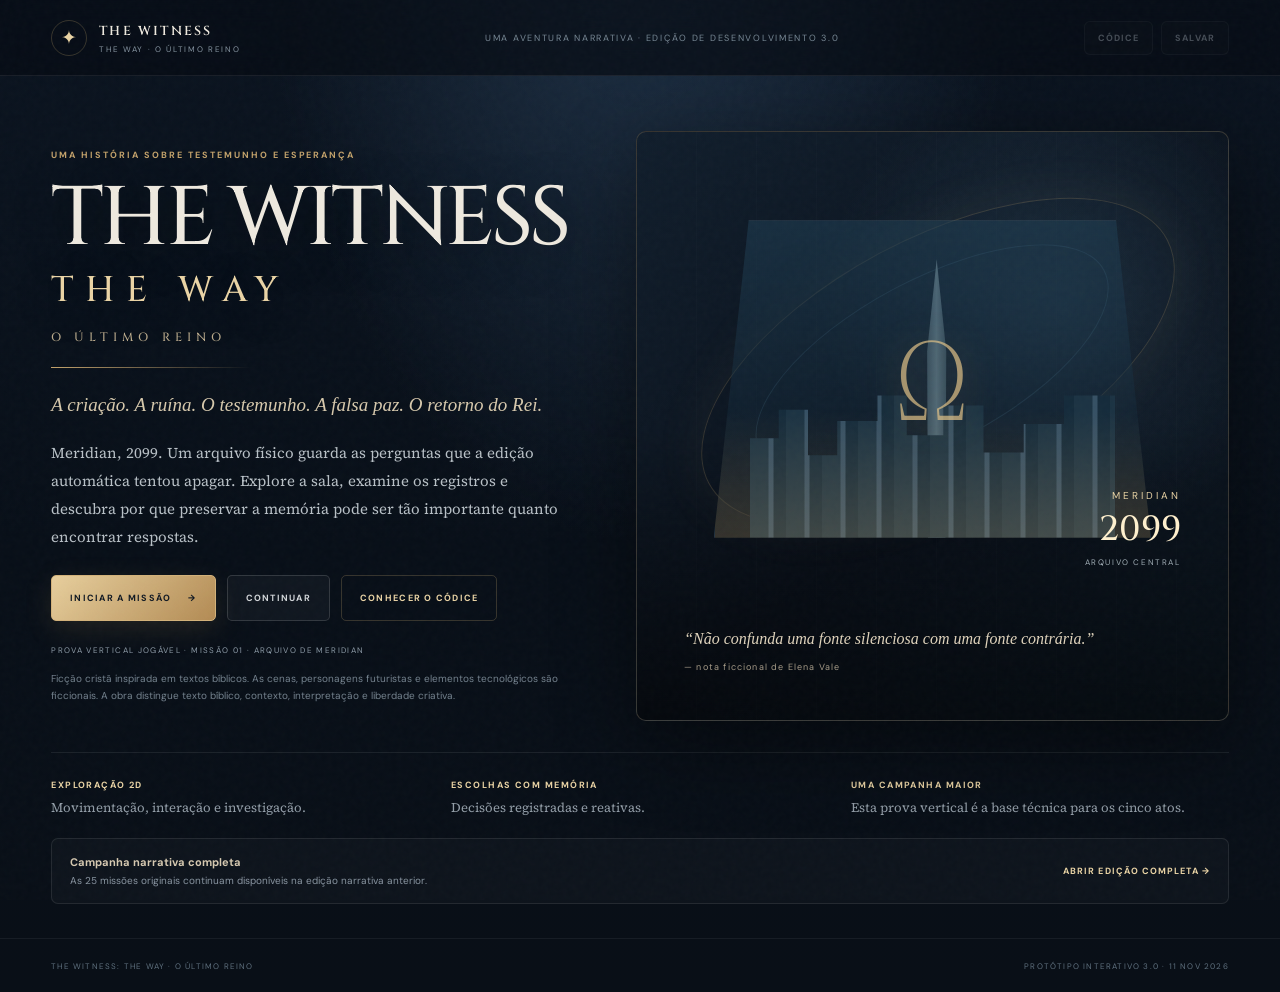
==== commit a616c021: "Add files via upload" ====
--- a/index.html
+++ b/index.html
@@ -1,20 +1,123 @@
 <!doctype html>
 <html lang="pt-BR">
 <head>
-<meta charset="utf-8"><meta name="viewport" content="width=device-width,initial-scale=1,viewport-fit=cover">
-<meta name="theme-color" content="#090d16"><meta name="description" content="THE WITNESS: THE WAY — O Último Reino. Uma aventura narrativa cinematográfica de exploração, investigação e escolhas.">
-<title>THE WITNESS: THE WAY — O Último Reino</title><link rel="icon" href="assets/favicon.svg" type="image/svg+xml"><link rel="stylesheet" href="styles.css">
+  <meta charset="utf-8">
+  <meta name="viewport" content="width=device-width, initial-scale=1, viewport-fit=cover">
+  <meta name="theme-color" content="#080f18">
+  <meta name="description" content="THE WITNESS: THE WAY — O ÚLTIMO REINO. Uma aventura narrativa de exploração, memória e esperança.">
+  <meta property="og:title" content="THE WITNESS: THE WAY — O ÚLTIMO REINO">
+  <meta property="og:description" content="A criação. A ruína. O testemunho. A falsa paz. O retorno do Rei.">
+  <title>THE WITNESS: THE WAY — O ÚLTIMO REINO</title>
+  <link rel="icon" href="assets/favicon.svg" type="image/svg+xml">
+  <link rel="stylesheet" href="styles.css">
 </head>
 <body>
-<div id="boot" class="boot"><div class="sigil">✦</div><p>UMA HISTÓRIA SOBRE VERDADE, MEMÓRIA E ESPERANÇA</p><h1>THE WITNESS</h1><span>THE WAY · O ÚLTIMO REINO</span><div class="load"><i></i></div></div>
-<div id="app" class="app hidden">
-<header class="topbar"><div class="brand"><span class="brand-mark">✦</span><div><b>THE WITNESS</b><small>THE WAY · O ÚLTIMO REINO</small></div></div><div class="top-meta"><span id="actLabel">PRÓLOGO · O PRINCÍPIO</span><span class="save-state" id="saveState">● AUTOSAVE</span><button class="icon-btn" id="soundBtn" title="Som">♫</button><button class="icon-btn" id="menuBtn" title="Menu">☰</button></div></header>
-<main class="layout"><section class="game-column"><div class="scene-wrap"><canvas id="scene" width="1200" height="650" aria-label="Cena interativa do jogo"></canvas><div class="scene-vignette"></div><div class="scene-hud"><span id="locationTag">MERIDIAN · 2099</span><span id="objectiveTag">OBJETIVO: INVESTIGAR</span></div><div class="controls-hint" id="controlsHint">WASD / SETAS para mover · E para interagir</div><div class="touch-controls" id="touchControls"><button data-dir="up">▲</button><div><button data-dir="left">◀</button><button data-dir="down">▼</button><button data-dir="right">▶</button></div></div><button class="interact-fab" id="interactBtn">INTERAGIR <kbd>E</kbd></button></div>
-<div class="mission-strip"><div><small id="missionCounter">MISSÃO 01 / 25</small><h2 id="missionTitle">O Arquivo que Sobrou</h2><p id="missionDesc">Uma lembrança resiste à edição.</p></div><div class="progress-box"><div class="progress-label"><span>PROGRESSO</span><b id="progressText">0%</b></div><div class="progress-track"><i id="progressBar"></i></div><small id="phaseText">ATO I · A ORIGEM E A RUÍNA</small></div></div>
-<div class="interaction-panel" id="interactionPanel"><div class="panel-kicker" id="panelKicker">REGISTRO ENCONTRADO</div><h3 id="panelTitle">O arquivo físico</h3><p id="panelText">Aproxime-se de um ponto de interesse e pressione E.</p><div class="panel-actions" id="panelActions"></div></div>
-</section>
-<aside class="sidebar"><div class="side-tabs"><button class="tab active" data-tab="journey">JORNADA</button><button class="tab" data-tab="people">ELENCO</button><button class="tab" data-tab="codex">CÓDICE</button><button class="tab" data-tab="journal">DIÁRIO</button></div><div class="side-content" id="sideContent"></div><div class="stats"><div><span>REGISTRO</span><b id="statRecord">50</b></div><div><span>VÍNCULOS</span><b id="statBonds">50</b></div><div><span>COMUNIDADE</span><b id="statCommunity">50</b></div></div></aside></main>
-<footer class="footer"><span>FICÇÃO CRISTÃ · UMA LEITURA FUTURISTA ESPECÍFICA, NÃO CONSENSUAL</span><span>PROGRESSO SALVO NESTE DISPOSITIVO</span></footer>
-<div class="modal hidden" id="modal"><div class="modal-card"><button class="close" id="closeModal">×</button><div id="modalBody"></div></div></div>
-</div><script src="campaign.js"></script><script src="game.js"></script>
-</body></html>
+  <div class="grain" aria-hidden="true"></div>
+  <header class="topbar">
+    <a class="brand" href="#inicio" aria-label="Página inicial">
+      <span class="brand-mark">✦</span>
+      <span><strong>THE WITNESS</strong><small>THE WAY · O ÚLTIMO REINO</small></span>
+    </a>
+    <div class="topline">UMA AVENTURA NARRATIVA · EDIÇÃO DE DESENVOLVIMENTO 3.0</div>
+    <div class="top-actions">
+      <button id="topCodex" class="quiet-button" disabled>CÓDICE</button>
+      <button id="topSave" class="quiet-button" disabled>SALVAR</button>
+    </div>
+  </header>
+
+  <main id="main" class="main-shell">
+    <section id="homeScreen" class="home-screen">
+      <div class="hero-copy">
+        <p class="eyebrow">UMA HISTÓRIA SOBRE TESTEMUNHO E ESPERANÇA</p>
+        <h1>THE WITNESS<span>THE WAY</span></h1>
+        <p class="hero-subtitle">O ÚLTIMO REINO</p>
+        <div class="gold-rule"></div>
+        <p class="hero-tagline">A criação. A ruína. O testemunho. A falsa paz. O retorno do Rei.</p>
+        <p class="hero-desc">Meridian, 2099. Um arquivo físico guarda as perguntas que a edição automática tentou apagar. Explore a sala, examine os registros e descubra por que preservar a memória pode ser tão importante quanto encontrar respostas.</p>
+        <div class="home-buttons">
+          <button id="newGame" class="btn primary">INICIAR A MISSÃO <span>→</span></button>
+          <button id="continueGame" class="btn" hidden>CONTINUAR</button>
+          <button id="homeCodex" class="btn ghost">CONHECER O CÓDICE</button>
+        </div>
+        <p class="home-note">PROVA VERTICAL JOGÁVEL · MISSÃO 01 · ARQUIVO DE MERIDIAN</p>
+        <p class="disclaimer">Ficção cristã inspirada em textos bíblicos. As cenas, personagens futuristas e elementos tecnológicos são ficcionais. A obra distingue texto bíblico, contexto, interpretação e liberdade criativa.</p>
+      </div>
+      <div class="hero-art" aria-label="Ilustração abstrata de um arquivo futurista sob uma luz dourada">
+        <div class="hero-orbit orbit-a"></div><div class="hero-orbit orbit-b"></div>
+        <div class="hero-window"><div class="city-spire"></div><div class="city-line"></div></div>
+        <div class="hero-seal">Ω</div>
+        <div class="hero-caption"><span>MERIDIAN</span><b>2099</b><small>ARQUIVO CENTRAL</small></div>
+        <div class="hero-quote">“Não confunda uma fonte silenciosa com uma fonte contrária.”<small>— nota ficcional de Elena Vale</small></div>
+      </div>
+      <div class="home-footer-grid">
+        <div><strong>EXPLORAÇÃO 2D</strong><span>Movimentação, interação e investigação.</span></div>
+        <div><strong>ESCOLHAS COM MEMÓRIA</strong><span>Decisões registradas e reativas.</span></div>
+        <div><strong>UMA CAMPANHA MAIOR</strong><span>Esta prova vertical é a base técnica para os cinco atos.</span></div>
+      </div>
+      <div class="legacy-callout"><div><strong>Campanha narrativa completa</strong><span>As 25 missões originais continuam disponíveis na edição narrativa anterior.</span></div><a class="text-link" href="legacy/index.html">ABRIR EDIÇÃO COMPLETA →</a></div>
+    </section>
+
+    <section id="gameScreen" class="game-screen" hidden>
+      <div class="game-heading">
+        <div><p class="eyebrow" id="missionAct">ATO I — A ORIGEM E A RUÍNA</p><h2 id="missionTitle">O Arquivo que Sobrou</h2><p id="missionLocation">MERIDIAN · 2099</p></div>
+        <div class="game-heading-actions">
+          <button id="journalButton" class="small-button">DIÁRIO</button>
+          <button id="settingsButton" class="small-button">OPÇÕES</button>
+          <button id="menuButton" class="small-button">MENU</button>
+        </div>
+      </div>
+      <div class="mission-objective"><span class="objective-symbol">◇</span><div><b>OBJETIVO ATUAL</b><p id="objectiveText"></p></div><div class="stage-counter" id="stageCounter">ETAPA 1 / 3</div></div>
+      <div class="game-layout">
+        <div class="world-column">
+          <div class="canvas-wrap">
+            <canvas id="gameCanvas" width="960" height="540" aria-label="Visão explorável do Arquivo Central de Meridian. Use WASD ou as setas para movimentar Aren e E para interagir." tabindex="0"></canvas>
+            <div class="canvas-vignette" aria-hidden="true"></div>
+            <div id="interactionPrompt" class="interaction-prompt" hidden><kbd>E</kbd><span id="promptText">INTERAGIR</span></div>
+            <div class="scene-chip"><i></i> AMBIENTE ATIVO</div>
+          </div>
+          <div class="controls-row">
+            <div class="desktop-help"><kbd>W</kbd><kbd>A</kbd><kbd>S</kbd><kbd>D</kbd> ou <kbd>↑</kbd><kbd>←</kbd><kbd>↓</kbd><kbd>→</kbd> mover <span>·</span> <kbd>E</kbd> interagir <span>·</span> <kbd>ESC</kbd> fechar</div>
+            <div class="mobile-controls" aria-label="Controles de toque">
+              <div class="dpad">
+                <button data-move="up" aria-label="Mover para cima">▲</button>
+                <button data-move="left" aria-label="Mover para esquerda">◀</button>
+                <button data-move="down" aria-label="Mover para baixo">▼</button>
+                <button data-move="right" aria-label="Mover para direita">▶</button>
+              </div>
+              <button id="touchInteract" class="touch-interact">INTERAGIR</button>
+            </div>
+            <div class="save-indicator" id="saveIndicator">● AUTOSAVE ATIVO</div>
+          </div>
+          <div id="storyFeed" class="story-feed" aria-live="polite"><span class="feed-mark">✦</span><span>O arquivo aguarda sua investigação.</span></div>
+        </div>
+        <aside class="side-panel">
+          <section class="side-card">
+            <div class="side-card-head"><span>REGISTROS ENCONTRADOS</span><b id="evidenceCount">0 / 3</b></div>
+            <div id="evidenceList" class="evidence-list"></div>
+          </section>
+          <section class="side-card aren-card">
+            <div class="character-label">PERSONAGEM JOGÁVEL</div>
+            <div class="character-profile"><div class="aren-portrait" aria-hidden="true"><div class="portrait-head"></div><div class="portrait-body"></div></div><div><strong>AREN VALE</strong><span>Historiador · 34 anos</span><small>“Uma fonte precisa ser compreendida antes de ser julgada.”</small></div></div>
+          </section>
+          <section class="side-card stats-card">
+            <div class="side-card-head"><span>ESTADO DO REGISTRO</span><b>ATUAL</b></div>
+            <div class="stat-row"><span>Integridade</span><div class="stat-track"><i id="integrityBar"></i></div><b id="integrityValue">0</b></div>
+            <div class="stat-row"><span>Coesão</span><div class="stat-track"><i id="communityBar"></i></div><b id="communityValue">0</b></div>
+            <p>Indicadores narrativos. Não medem mérito espiritual nem alteram os acontecimentos bíblicos.</p>
+          </section>
+          <button id="codexButton" class="codex-button"><span>▤</span><div><b>ABRIR CÓDICE</b><small>Texto · Contexto · Interpretação · Ficção</small></div><strong>↗</strong></button>
+        </aside>
+      </div>
+    </section>
+  </main>
+
+  <div id="modalHost" class="modal-host" hidden></div>
+  <div id="liveRegion" class="sr-only" aria-live="polite" aria-atomic="true"></div>
+  <footer class="site-footer"><span>THE WITNESS: THE WAY · O ÚLTIMO REINO</span><span>PROTÓTIPO INTERATIVO 3.0 · 11 NOV 2026</span></footer>
+
+  <script src="data/mission-01.js"></script>
+  <script src="js/state.js"></script>
+  <script src="js/world.js"></script>
+  <script src="js/app.js"></script>
+</body>
+</html>
--- a/styles.css
+++ b/styles.css
@@ -1,4 +1,11 @@
 @import url('https://fonts.googleapis.com/css2?family=Cinzel:wght@400;500;600;700&family=DM+Sans:wght@400;500;600;700&family=Source+Serif+4:opsz,wght@8..60,400;8..60,500;8..60,600&display=swap');
-:root{--bg:#080d16;--panel:#101927;--panel2:#142033;--line:rgba(205,174,111,.22);--gold:#d8b875;--gold2:#f0dba7;--ink:#e9e4d8;--muted:#9ca6b5;--serif:'Source Serif 4',Georgia,serif;--display:'Cinzel',Georgia,serif;--sans:'DM Sans',Arial,sans-serif}*{box-sizing:border-box}body{margin:0;background:radial-gradient(ellipse at 50% -20%,#1c2b40 0,#080d16 58%);color:var(--ink);font-family:var(--sans);min-height:100vh}.hidden{display:none!important}.boot{position:fixed;inset:0;display:flex;flex-direction:column;align-items:center;justify-content:center;background:#070b13;z-index:10;text-align:center}.boot .sigil{font-size:48px;color:var(--gold);text-shadow:0 0 30px #d8b87588}.boot p,.boot span{font-size:10px;letter-spacing:3px;color:#aeb6c1}.boot h1{font:500 clamp(32px,6vw,64px) var(--display);letter-spacing:7px;margin:16px 0 4px}.load{height:2px;width:180px;background:#293548;margin-top:32px;overflow:hidden}.load i{display:block;height:100%;background:var(--gold);animation:load 1.2s ease forwards}@keyframes load{to{width:100%}}.topbar{height:76px;border-bottom:1px solid var(--line);display:flex;align-items:center;justify-content:space-between;padding:0 clamp(16px,3vw,42px);background:#080d16cc}.brand{display:flex;align-items:center;gap:12px}.brand-mark{font-size:28px;color:var(--gold)}.brand b{display:block;font:600 15px var(--display);letter-spacing:2px}.brand small{display:block;color:var(--muted);font-size:9px;letter-spacing:2px;margin-top:3px}.top-meta{display:flex;align-items:center;gap:18px;font-size:10px;letter-spacing:1.5px;color:var(--gold)}.save-state{font-size:9px;color:#8fc4a4}.icon-btn,.close{border:1px solid var(--line);background:#101927;color:var(--gold);width:34px;height:34px;border-radius:50%;cursor:pointer}.layout{max-width:1500px;margin:22px auto;padding:0 22px;display:grid;grid-template-columns:minmax(0,1fr) 310px;gap:18px}.game-column{min-width:0}.scene-wrap{position:relative;border:1px solid #b99b6033;background:#111a28;box-shadow:0 24px 70px #0008;overflow:hidden;border-radius:4px}.scene-wrap canvas{display:block;width:100%;height:auto;aspect-ratio:1200/650}.scene-vignette{position:absolute;inset:0;pointer-events:none;background:linear-gradient(0deg,#0509128a,transparent 27%,transparent 75%,#05091245)}.scene-hud{position:absolute;top:16px;left:18px;right:18px;display:flex;justify-content:space-between;gap:10px;pointer-events:none}.scene-hud span{font-size:9px;letter-spacing:2px;color:#f0dba7;background:#07101bbd;border:1px solid #d8b87544;padding:8px 11px}.controls-hint{position:absolute;bottom:14px;left:18px;color:#e2d6bb;background:#08101caa;padding:7px 10px;font-size:10px;letter-spacing:.5px}.interact-fab{position:absolute;right:18px;bottom:14px;background:#d7b775;color:#17202b;border:0;padding:10px 14px;font-weight:700;font-size:10px;letter-spacing:1px;cursor:pointer}.interact-fab kbd{background:#fff5d9;padding:2px 5px;margin-left:8px}.touch-controls{display:none;position:absolute;bottom:14px;left:14px}.touch-controls button{width:38px;height:34px;border:1px solid #d8b87577;background:#0a1220bb;color:var(--gold2);border-radius:4px;margin:2px}.mission-strip{display:flex;align-items:center;justify-content:space-between;gap:20px;padding:17px 4px 14px;border-bottom:1px solid var(--line)}.mission-strip small,.progress-label,.panel-kicker{font-size:9px;letter-spacing:2px;color:var(--gold)}.mission-strip h2{font:500 20px var(--display);margin:5px 0}.mission-strip p{font:14px var(--serif);color:#aeb7c2;margin:0}.progress-box{width:210px;flex-shrink:0}.progress-label{display:flex;justify-content:space-between;margin-bottom:8px}.progress-label b{color:var(--ink)}.progress-track{height:3px;background:#263246}.progress-track i{display:block;height:100%;background:linear-gradient(90deg,#98763f,var(--gold2));width:0;transition:width .4s}.progress-box>small{display:block;color:var(--muted);font-size:8px;letter-spacing:1.4px;margin-top:8px}.interaction-panel{margin-top:13px;min-height:125px;background:linear-gradient(135deg,#121e2d,#0d1522);border:1px solid var(--line);padding:16px 19px}.interaction-panel h3{font:500 18px var(--display);margin:6px 0}.interaction-panel p{font:15px/1.55 var(--serif);color:#c1c8d0;max-width:900px;margin:6px 0 12px}.panel-actions{display:flex;gap:8px;flex-wrap:wrap}.choice-btn{background:#172438;border:1px solid #b9985a77;color:#ead8b2;padding:10px 13px;font:600 10px var(--sans);letter-spacing:.5px;cursor:pointer;transition:.2s}.choice-btn:hover{background:#263852;border-color:var(--gold)}.sidebar{background:linear-gradient(160deg,#121d2c,#0c1420);border:1px solid var(--line);display:flex;flex-direction:column;min-height:540px}.side-tabs{display:grid;grid-template-columns:repeat(4,1fr);border-bottom:1px solid var(--line)}.tab{padding:14px 4px;background:none;border:0;border-bottom:2px solid transparent;color:#8390a1;font-size:8px;letter-spacing:1px;cursor:pointer}.tab.active{color:var(--gold2);border-color:var(--gold)}.side-content{padding:16px;flex:1;max-height:500px;overflow:auto}.side-content h3{font:500 13px var(--display);color:var(--gold2);letter-spacing:1px;margin:0 0 12px}.side-content p{font:13px/1.5 var(--serif);color:#b9c2cc}.side-item{padding:10px 0;border-bottom:1px solid #ffffff10}.side-item b{display:block;font-size:11px;color:#e6dcc8}.side-item small{color:#8996a7;font-size:9px}.side-item .done{color:#9cc8a7}.stats{display:grid;grid-template-columns:repeat(3,1fr);border-top:1px solid var(--line)}.stats div{padding:13px 8px;text-align:center;border-right:1px solid #ffffff10}.stats div:last-child{border:0}.stats span{display:block;color:#8390a1;font-size:8px;letter-spacing:1px}.stats b{display:block;color:var(--gold2);font:500 20px var(--display);margin-top:4px}.footer{max-width:1500px;margin:0 auto;padding:14px 24px 22px;display:flex;justify-content:space-between;color:#667386;font-size:8px;letter-spacing:1.3px}.modal{position:fixed;inset:0;background:#02060dcc;z-index:20;display:grid;place-items:center;padding:18px}.modal-card{width:min(680px,100%);max-height:85vh;overflow:auto;background:#111c2b;border:1px solid var(--gold);padding:30px;position:relative;box-shadow:0 30px 90px #000}.modal-card h2{font:500 24px var(--display);color:var(--gold2)}.modal-card p{font:15px/1.65 var(--serif);color:#c4ccd5}.close{position:absolute;right:12px;top:12px;font-size:22px}.codex-entry{padding:13px 0;border-bottom:1px solid #ffffff14}.codex-entry b{color:var(--gold2)}.codex-entry small{display:block;color:#8996a7;margin-top:5px}.person{display:flex;gap:12px;align-items:center;padding:10px 0;border-bottom:1px solid #ffffff12}.avatar{width:40px;height:48px;border-radius:20px 20px 9px 9px;background:linear-gradient(#c8a16a,#5b7186);border:2px solid #d8b87566;display:grid;place-items:center;color:#121b27;font:600 13px var(--display)}
-@media(max-width:1000px){.layout{grid-template-columns:1fr}.sidebar{min-height:unset}.side-content{max-height:230px}.stats{margin-top:0}.scene-wrap canvas{aspect-ratio:16/9}.footer{gap:10px;flex-wrap:wrap}}@media(max-width:600px){.topbar{height:62px;padding:0 12px}.top-meta{gap:8px}.top-meta #actLabel{display:none}.brand b{font-size:12px}.layout{padding:0 9px;margin:10px auto;gap:10px}.scene-hud{top:7px;left:7px;right:7px}.scene-hud span{font-size:7px;padding:6px}.controls-hint{display:none}.touch-controls{display:block}.interact-fab{right:9px;bottom:10px;font-size:8px;padding:9px}.mission-strip{align-items:flex-start;flex-direction:column}.progress-box{width:100%}.mission-strip h2{font-size:17px}.interaction-panel{padding:13px}.footer{padding:12px;font-size:7px}.side-tabs .tab{font-size:7px}.modal-card{padding:24px 18px}}
-@media(prefers-reduced-motion:reduce){*,*:before,*:after{animation-duration:.01ms!important;transition-duration:.01ms!important;scroll-behavior:auto!important}}
+:root{--bg:#080f18;--panel:#101a26;--panel2:#172332;--ink:#eee9df;--muted:#a8b0b8;--faint:#73808c;--gold:#c4a36c;--gold2:#ead4a5;--line:rgba(202,170,112,.24);--green:#89b39f;--red:#c8887f;--serif:'Source Serif 4',Georgia,serif;--sans:'DM Sans',Arial,sans-serif;--display:'Cinzel',Georgia,serif;--shadow:0 24px 80px rgba(0,0,0,.42)}
+*{box-sizing:border-box}html{min-height:100%;background:var(--bg)}body{margin:0;min-height:100vh;background:radial-gradient(ellipse at 50% -12%,#203348 0,transparent 42%),linear-gradient(180deg,#0b1420,#080f18 55%,#090f17);color:var(--ink);font-family:var(--sans);overflow-x:hidden}.grain{position:fixed;inset:0;pointer-events:none;opacity:.045;z-index:20;background-image:url("data:image/svg+xml,%3Csvg viewBox='0 0 180 180' xmlns='http://www.w3.org/2000/svg'%3E%3Cfilter id='n'%3E%3CfeTurbulence type='fractalNoise' baseFrequency='.85' numOctaves='3' stitchTiles='stitch'/%3E%3C/filter%3E%3Crect width='100%25' height='100%25' filter='url(%23n)' opacity='.5'/%3E%3C/svg%3E")}.sr-only{position:absolute!important;width:1px;height:1px;padding:0;margin:-1px;overflow:hidden;clip:rect(0,0,0,0);white-space:nowrap;border:0}
+button,a{font:inherit}button{cursor:pointer}.topbar{height:76px;padding:0 clamp(18px,4vw,64px);display:flex;align-items:center;justify-content:space-between;border-bottom:1px solid rgba(255,255,255,.07);background:rgba(7,13,21,.74);backdrop-filter:blur(16px);position:relative;z-index:10}.brand{display:flex;align-items:center;gap:12px;text-decoration:none;color:var(--ink)}.brand-mark{width:36px;height:36px;border:1px solid var(--line);border-radius:50%;display:grid;place-items:center;color:var(--gold2);font-size:19px}.brand strong{display:block;font:600 13px var(--display);letter-spacing:.17em}.brand small{display:block;margin-top:4px;color:#8694a1;font-size:8px;letter-spacing:.21em}.topline{font-size:9px;letter-spacing:.19em;color:#788895}.top-actions{display:flex;gap:8px}.quiet-button,.small-button{border:1px solid rgba(255,255,255,.1);background:rgba(255,255,255,.025);color:#b7c0c8;padding:10px 13px;border-radius:6px;font-size:9px;font-weight:700;letter-spacing:.12em}.quiet-button:hover,.small-button:hover{color:var(--gold2);border-color:var(--line)}button:disabled{opacity:.35;cursor:not-allowed}
+.main-shell{max-width:1500px;margin:0 auto;padding:0 clamp(16px,4vw,62px)}.home-screen{min-height:calc(100vh - 130px);display:grid;grid-template-columns:minmax(390px,.94fr) minmax(420px,1.06fr);grid-template-rows:1fr auto auto;align-items:center;column-gap:5%;padding:44px 0 34px}.hero-copy{padding:20px 0 18px;max-width:600px}.eyebrow{font-size:9px;font-weight:700;letter-spacing:.22em;color:var(--gold);text-transform:uppercase}.hero-copy h1{font:500 clamp(46px,6.5vw,83px)/.96 var(--display);letter-spacing:-.045em;margin:19px 0 9px;text-shadow:0 10px 50px rgba(0,0,0,.45)}.hero-copy h1 span{display:block;font-size:.43em;letter-spacing:.31em;color:var(--gold2);margin-top:13px}.hero-subtitle{font:500 12px var(--display);letter-spacing:.42em;color:#bdad8e;margin:22px 0 18px}.gold-rule{height:1px;width:200px;background:linear-gradient(90deg,var(--gold),transparent);margin:22px 0}.hero-tagline{font:italic 19px/1.6 var(--serif);color:#d7c9ad;max-width:560px}.hero-desc{font:15px/1.85 var(--serif);color:#b9c1c7;max-width:560px;margin:18px 0 25px}.home-buttons{display:flex;gap:11px;flex-wrap:wrap}.btn{display:inline-flex;align-items:center;justify-content:center;gap:17px;min-height:46px;border:1px solid rgba(255,255,255,.14);background:rgba(255,255,255,.035);color:#d2d6d9;border-radius:5px;padding:0 18px;font-size:9px;font-weight:700;letter-spacing:.14em;transition:background .2s,border-color .2s,transform .2s}.btn:hover{border-color:var(--gold);background:rgba(196,163,108,.09);transform:translateY(-1px)}.btn.primary{color:#111923;border-color:#d3b27a;background:linear-gradient(135deg,#e7cf9d,#b38b54);box-shadow:0 8px 28px rgba(184,142,78,.15)}.btn.primary:hover{background:linear-gradient(135deg,#f4dfb5,#c79c60)}.btn.ghost{background:transparent;color:var(--gold2);border-color:var(--line)}.home-note{font-size:8px;color:#8d9ba7;letter-spacing:.17em;margin-top:24px}.disclaimer{font-size:10px;line-height:1.65;color:#74828e;max-width:570px;margin-top:16px}.hero-art{height:min(590px,68vh);min-height:430px;position:relative;overflow:hidden;border:1px solid rgba(207,174,119,.22);border-radius:10px;background:radial-gradient(ellipse at 72% 30%,rgba(77,119,149,.25),transparent 40%),linear-gradient(145deg,#111e2c,#0a111b 58%,#0c1823);box-shadow:var(--shadow)}.hero-art:before{content:"";position:absolute;inset:0;background:linear-gradient(180deg,transparent 50%,rgba(0,0,0,.5)),repeating-linear-gradient(90deg,transparent 0 59px,rgba(255,255,255,.025) 60px)}.hero-orbit{position:absolute;border:1px solid rgba(202,170,112,.2);border-radius:50%;transform:rotate(-28deg)}.orbit-a{width:88%;height:42%;top:18%;left:7%;box-shadow:0 0 55px rgba(196,163,108,.07)}.orbit-b{width:66%;height:28%;top:25%;left:17%;border-color:rgba(116,176,206,.2)}.hero-window{position:absolute;left:13%;right:13%;top:15%;height:54%;border:1px solid rgba(139,184,211,.2);border-bottom:0;background:linear-gradient(180deg,rgba(31,61,82,.58),rgba(11,25,38,.35));clip-path:polygon(8% 0,92% 0,100% 100%,0 100%)}.hero-window:after{content:"";position:absolute;bottom:0;left:0;right:0;height:40%;background:linear-gradient(180deg,transparent,rgba(222,177,106,.2))}.city-spire{position:absolute;bottom:0;left:46%;width:10%;height:88%;background:linear-gradient(90deg,#1a3042,#4b6574,#14293a);clip-path:polygon(50% 0,72% 33%,70% 100%,30% 100%,28% 33%);filter:drop-shadow(0 0 18px rgba(113,183,213,.3))}.city-line{position:absolute;bottom:0;left:8%;width:84%;height:45%;background:repeating-linear-gradient(90deg,#1c3343 0 18px,#365064 19px 23px,#152b3b 24px 36px);clip-path:polygon(0 30%,8% 30%,8% 10%,16% 10%,16% 42%,24% 42%,24% 18%,35% 18%,35% 0,43% 0,43% 28%,53% 28%,53% 7%,64% 7%,64% 40%,75% 40%,75% 20%,86% 20%,86% 0,100% 0,100% 100%,0 100%)}.hero-seal{position:absolute;left:50%;top:42%;transform:translate(-50%,-50%);font:300 116px var(--serif);color:rgba(225,194,136,.7);text-shadow:0 0 36px rgba(224,188,119,.32)}.hero-caption{position:absolute;right:8%;bottom:26%;display:grid;gap:4px;text-align:right}.hero-caption span{font-size:10px;letter-spacing:.3em;color:var(--gold2)}.hero-caption b{font:500 35px var(--display);color:#fff0ce}.hero-caption small{font-size:8px;letter-spacing:.2em;color:#9facb4}.hero-quote{position:absolute;left:8%;bottom:8%;max-width:74%;font:italic 16px/1.6 var(--serif);color:#dfd3bc}.hero-quote small{display:block;font:9px var(--sans);letter-spacing:.13em;color:#a69b88;margin-top:10px}.home-footer-grid{grid-column:1/-1;display:grid;grid-template-columns:repeat(3,1fr);gap:22px;padding:26px 0 20px;border-top:1px solid rgba(255,255,255,.08);margin-top:20px}.home-footer-grid div{display:grid;gap:7px}.home-footer-grid strong{font-size:9px;color:var(--gold2);letter-spacing:.16em}.home-footer-grid span{font:13px/1.55 var(--serif);color:#929da7}.legacy-callout{grid-column:1/-1;padding:16px 18px;border:1px solid rgba(255,255,255,.09);background:rgba(255,255,255,.025);border-radius:7px;display:flex;align-items:center;justify-content:space-between;gap:14px}.legacy-callout div{display:grid;gap:5px}.legacy-callout strong{font-size:11px;color:#d6c9b1}.legacy-callout span{font-size:10px;color:#8995a1}.text-link{font-size:9px;font-weight:700;letter-spacing:.12em;color:var(--gold2);text-decoration:none;white-space:nowrap}.text-link:hover{text-decoration:underline}
+.game-screen{padding:28px 0 45px}.game-heading{display:flex;align-items:center;justify-content:space-between;gap:20px;margin-bottom:18px}.game-heading h2{font:500 clamp(25px,3vw,38px) var(--display);margin:8px 0 4px}.game-heading p:last-child{font-size:9px;color:#8796a2;letter-spacing:.18em;margin:7px 0}.game-heading-actions{display:flex;gap:7px;flex-wrap:wrap}.mission-objective{display:flex;align-items:center;gap:15px;padding:13px 17px;border:1px solid var(--line);background:rgba(196,163,108,.055);border-radius:7px;margin-bottom:17px}.objective-symbol{color:var(--gold2);font:25px var(--serif)}.mission-objective b{font-size:8px;color:var(--gold);letter-spacing:.18em}.mission-objective p{font:13px/1.45 var(--serif);color:#c3cbd0;margin:4px 0 0}.stage-counter{margin-left:auto;color:#c2b18f;font-size:9px;letter-spacing:.15em;white-space:nowrap}.game-layout{display:grid;grid-template-columns:minmax(0,1fr) 280px;gap:17px;align-items:start}.world-column{min-width:0}.canvas-wrap{position:relative;overflow:hidden;border:1px solid rgba(202,170,112,.32);border-radius:8px;background:#0c1722;box-shadow:0 18px 60px rgba(0,0,0,.35)}#gameCanvas{display:block;width:100%;height:auto;aspect-ratio:16/9;outline:none;touch-action:none}#gameCanvas:focus-visible{outline:2px solid var(--gold2);outline-offset:3px}.canvas-vignette{position:absolute;inset:0;pointer-events:none;box-shadow:inset 0 0 80px rgba(0,0,0,.32)}.scene-chip{position:absolute;right:14px;bottom:13px;display:flex;align-items:center;gap:7px;padding:7px 9px;background:rgba(4,11,18,.7);border:1px solid rgba(255,255,255,.09);border-radius:4px;color:#b6c4ce;font-size:7px;letter-spacing:.15em}.scene-chip i{width:6px;height:6px;border-radius:50%;background:#83b49d;box-shadow:0 0 10px #83b49d}.interaction-prompt{position:absolute;left:50%;bottom:17px;transform:translateX(-50%);display:flex;align-items:center;gap:9px;padding:8px 13px;border:1px solid rgba(224,197,142,.5);border-radius:5px;background:rgba(5,11,18,.88);color:#f0dfbc;font-size:9px;letter-spacing:.14em;white-space:nowrap;box-shadow:0 8px 30px rgba(0,0,0,.4)}kbd{display:inline-grid;place-items:center;min-width:21px;height:21px;border:1px solid rgba(218,189,135,.4);border-radius:4px;background:#1d2b38;color:#ead4a5;font:700 9px var(--sans);padding:0 5px}.controls-row{display:flex;align-items:center;justify-content:space-between;gap:12px;min-height:42px}.desktop-help{font-size:9px;color:#8593a0;display:flex;align-items:center;gap:5px;flex-wrap:wrap}.desktop-help span{color:#586875;margin:0 3px}.desktop-help kbd{height:18px;min-width:18px;font-size:8px}.save-indicator{font-size:8px;color:#8eaa9e;letter-spacing:.13em;white-space:nowrap}.story-feed{display:flex;align-items:flex-start;gap:10px;padding:12px 15px;border-left:2px solid rgba(202,170,112,.55);background:rgba(255,255,255,.025);font:14px/1.6 var(--serif);color:#aebbc4;border-radius:0 5px 5px 0;margin-top:8px;min-height:45px}.feed-mark{color:var(--gold2)}.side-panel{display:grid;gap:12px}.side-card{padding:15px;border:1px solid rgba(255,255,255,.085);background:linear-gradient(145deg,rgba(20,32,46,.92),rgba(12,21,31,.9));border-radius:7px}.side-card-head{display:flex;justify-content:space-between;align-items:center;gap:10px;margin-bottom:13px;color:#b0bac2;font-size:8px;letter-spacing:.15em}.side-card-head b{color:var(--gold2);font-size:9px}.evidence-list{display:grid;gap:8px}.evidence-item{display:flex;align-items:center;gap:9px;padding:8px 0;border-top:1px solid rgba(255,255,255,.055);color:#8f9eaa;font-size:10px}.evidence-item:first-child{border-top:0}.evidence-icon{width:24px;height:24px;display:grid;place-items:center;border:1px solid rgba(255,255,255,.1);border-radius:5px;color:#8ea1af}.evidence-item.done{color:#c5d6cb}.evidence-item.done .evidence-icon{border-color:rgba(137,179,159,.4);color:var(--green);background:rgba(137,179,159,.08)}.evidence-item small{display:block;color:#637583;font-size:8px;margin-top:3px}.aren-card{padding-bottom:17px}.character-label{color:#b39c70;font-size:8px;letter-spacing:.17em;margin-bottom:13px}.character-profile{display:flex;align-items:center;gap:12px}.character-profile strong{display:block;font:600 12px var(--display);color:#e0d5bf}.character-profile span{display:block;font-size:9px;color:#95a4ae;margin:5px 0}.character-profile small{display:block;font:italic 11px/1.5 var(--serif);color:#83939e}.aren-portrait{width:57px;height:65px;position:relative;overflow:hidden;flex-shrink:0;background:linear-gradient(140deg,#344b5c,#101e2b);border:1px solid rgba(205,172,113,.28);border-radius:5px}.portrait-head{position:absolute;width:22px;height:25px;border-radius:45% 45% 42% 42%;left:17px;top:9px;background:#bd8b6b;box-shadow:0 -5px 0 2px #302925}.portrait-head:after{content:"";position:absolute;left:4px;top:18px;width:14px;height:7px;border-radius:0 0 8px 8px;background:#453a34}.portrait-body{position:absolute;left:9px;bottom:-8px;width:39px;height:34px;border-radius:12px 12px 2px 2px;background:linear-gradient(100deg,#1a2836,#556677)}.stats-card{padding-bottom:12px}.stat-row{display:grid;grid-template-columns:75px 1fr 17px;align-items:center;gap:7px;margin:10px 0;color:#95a4ae;font-size:9px}.stat-row b{text-align:right;font-size:9px;color:#d9c596}.stat-track{height:4px;background:#283544;border-radius:9px;overflow:hidden}.stat-track i{display:block;height:100%;width:50%;background:linear-gradient(90deg,#977648,#e4c88e);transition:width .3s}.stats-card p{font-size:8px;line-height:1.5;color:#71818d;margin:12px 0 0}.codex-button{width:100%;display:flex;align-items:center;gap:11px;text-align:left;padding:14px;border:1px solid var(--line);background:rgba(196,163,108,.055);border-radius:6px;color:var(--gold2)}.codex-button>span{font-size:22px}.codex-button div{display:grid;gap:4px;flex:1}.codex-button b{font-size:8px;letter-spacing:.15em}.codex-button small{font-size:8px;color:#909ba5}.codex-button>strong{font-size:14px}.codex-button:hover{background:rgba(196,163,108,.12)}.mobile-controls{display:none;align-items:center;gap:17px}.dpad{display:grid;grid-template-columns:36px 36px 36px;grid-template-rows:34px 34px;gap:4px}.dpad button{border:1px solid rgba(202,170,112,.35);border-radius:5px;color:#e6d2a9;background:#192838;font-size:12px;touch-action:none}.dpad button[data-move="up"]{grid-column:2}.dpad button[data-move="left"]{grid-column:1;grid-row:2}.dpad button[data-move="down"]{grid-column:2;grid-row:2}.dpad button[data-move="right"]{grid-column:3;grid-row:2}.touch-interact{height:52px;padding:0 18px;border:1px solid #bd9b61;border-radius:5px;background:linear-gradient(135deg,#dfc58f,#ad8550);color:#17202a;font-size:9px;font-weight:700;letter-spacing:.12em;touch-action:none}
+.modal-host{position:fixed;inset:0;z-index:50;background:rgba(3,8,14,.78);backdrop-filter:blur(8px);display:grid;place-items:center;padding:18px;overflow:auto}.modal-host[hidden]{display:none}.modal-card{width:min(680px,100%);max-height:min(88vh,820px);overflow:auto;padding:clamp(22px,4vw,34px);border:1px solid rgba(205,172,113,.38);border-radius:8px;background:linear-gradient(145deg,#172534,#0d1722);box-shadow:0 30px 120px rgba(0,0,0,.7);animation:modalIn .22s ease}.modal-top{display:flex;justify-content:space-between;align-items:center;gap:12px}.modal-kicker{color:var(--gold);font-size:8px;letter-spacing:.2em;font-weight:700}.modal-close{border:1px solid rgba(255,255,255,.15);background:transparent;color:#b5c0c9;width:30px;height:30px;border-radius:4px}.modal-card h3{font:500 clamp(22px,3vw,30px)/1.25 var(--display);color:#eee4d0;margin:14px 0 12px}.modal-card p{font:16px/1.8 var(--serif);color:#c0c8ce;white-space:pre-line}.modal-actions{display:flex;justify-content:flex-end;gap:9px;flex-wrap:wrap;margin-top:22px}.choice-grid{display:grid;gap:11px;margin-top:22px}.choice-option{width:100%;text-align:left;padding:16px;border:1px solid rgba(255,255,255,.12);background:rgba(255,255,255,.025);border-radius:6px;color:var(--ink)}.choice-option:hover{border-color:var(--gold);background:rgba(196,163,108,.07)}.choice-option strong{display:block;font-size:12px;color:var(--gold2);margin-bottom:7px}.choice-option span{display:block;font:13px/1.55 var(--serif);color:#aeb9c2}.choice-option i{display:block;font:italic 11px/1.5 var(--serif);color:#748592;margin-top:9px}.modal-divider{height:1px;background:rgba(255,255,255,.09);margin:19px 0}.codex-tabs{display:flex;gap:6px;flex-wrap:wrap;margin:17px 0}.codex-tab{padding:8px 10px;border:1px solid rgba(255,255,255,.1);border-radius:4px;background:transparent;color:#9eabb4;font-size:8px;letter-spacing:.1em;text-transform:uppercase}.codex-tab.active{color:#171e27;background:#d8bc86;border-color:#d8bc86}.codex-copy{font:15px/1.85 var(--serif);color:#d2d7d8;white-space:pre-line}.journal-list{display:grid;gap:10px}.journal-row{padding:12px;border-left:2px solid var(--gold);background:rgba(255,255,255,.03)}.journal-row b{display:block;color:var(--gold2);font-size:10px}.journal-row span{display:block;margin-top:5px;font:13px/1.6 var(--serif);color:#b6c0c7}.field-row{display:flex;justify-content:space-between;align-items:center;gap:12px;padding:12px 0;border-bottom:1px solid rgba(255,255,255,.07);font-size:11px;color:#b6c1ca}.field-row input{accent-color:#d2b47b;width:18px;height:18px}.modal-note{font-size:10px!important;line-height:1.6!important;color:#81909a!important}.completion-mark{font:52px var(--serif);text-align:center;color:var(--gold2);margin:12px 0}.completion-summary{padding:17px;border:1px solid rgba(202,170,112,.2);background:rgba(202,170,112,.05);border-radius:6px;margin:18px 0}.completion-summary b{display:block;color:var(--gold2);font-size:11px;letter-spacing:.1em}.completion-summary p{font-size:14px;margin:9px 0 0}.site-footer{min-height:54px;padding:14px clamp(18px,4vw,64px);border-top:1px solid rgba(255,255,255,.06);display:flex;justify-content:space-between;align-items:center;gap:12px;font-size:8px;letter-spacing:.15em;color:#5f707e}.toast{position:fixed;z-index:90;left:50%;bottom:20px;transform:translate(-50%,15px);opacity:0;pointer-events:none;padding:11px 16px;border:1px solid rgba(224,197,142,.3);background:#e0c58f;color:#17202a;border-radius:4px;font-size:10px;font-weight:700;box-shadow:0 10px 30px rgba(0,0,0,.35);transition:opacity .2s,transform .2s}.toast.show{opacity:1;transform:translate(-50%,0)}
+body.high-contrast{--ink:#fff;--muted:#e0e7ec}body.high-contrast .hero-desc,body.high-contrast .disclaimer,body.high-contrast .story-feed,body.high-contrast .stats-card p{color:#e1e8ed}body.reduce-motion *,body.reduce-motion *:before,body.reduce-motion *:after{animation:none!important;transition:none!important;scroll-behavior:auto!important}@keyframes modalIn{from{opacity:0;transform:translateY(10px) scale(.99)}to{opacity:1;transform:none}}
+@media(max-width:1050px){.game-layout{grid-template-columns:minmax(0,1fr) 250px}.topline{display:none}.home-screen{grid-template-columns:1fr 1fr;column-gap:3%}.hero-art{min-height:390px}.home-footer-grid{gap:14px}}
+@media(max-width:800px){.home-screen{grid-template-columns:1fr;grid-template-rows:auto auto auto auto;padding-top:26px}.hero-copy{padding:15px 0}.hero-art{height:360px;min-height:320px;grid-row:2}.home-footer-grid{margin-top:26px}.game-layout{grid-template-columns:1fr}.side-panel{grid-template-columns:repeat(2,minmax(0,1fr))}.side-panel .codex-button{grid-column:1/-1}.stats-card{grid-column:1/-1}.game-heading{align-items:flex-start}.game-heading-actions{justify-content:flex-end}.desktop-help{display:none}.mobile-controls{display:flex}.controls-row{padding:8px 0;align-items:flex-start}.save-indicator{margin-left:auto;padding-top:13px}}
+@media(max-width:560px){.topbar{height:64px;padding:0 14px}.brand strong{font-size:10px}.brand small{font-size:7px}.top-actions{gap:5px}.quiet-button{padding:8px 9px;font-size:8px}.main-shell{padding:0 13px}.home-screen{min-height:unset;padding:28px 0}.hero-copy h1{font-size:50px}.hero-tagline{font-size:17px}.hero-desc{font-size:14px}.hero-art{height:295px;min-height:295px}.hero-seal{font-size:85px}.hero-caption{bottom:25%}.hero-quote{font-size:13px}.home-footer-grid{grid-template-columns:1fr;gap:13px;padding:19px 0}.legacy-callout{align-items:flex-start;flex-direction:column}.game-screen{padding-top:20px}.game-heading{display:block}.game-heading-actions{justify-content:flex-start;margin-top:14px}.game-heading h2{font-size:26px}.mission-objective{align-items:flex-start;gap:9px;padding:11px}.mission-objective p{font-size:12px}.stage-counter{font-size:8px;padding-top:3px}.side-panel{grid-template-columns:1fr}.stats-card{grid-column:auto}.mobile-controls{gap:11px}.dpad{grid-template-columns:31px 31px 31px;grid-template-rows:30px 30px}.touch-interact{height:46px;padding:0 12px}.save-indicator{font-size:7px}.modal-host{padding:9px}.modal-card{padding:20px 17px;max-height:92vh}.modal-card p{font-size:15px}.site-footer{font-size:7px;flex-direction:column;justify-content:center}.evidence-item{font-size:10px}}
